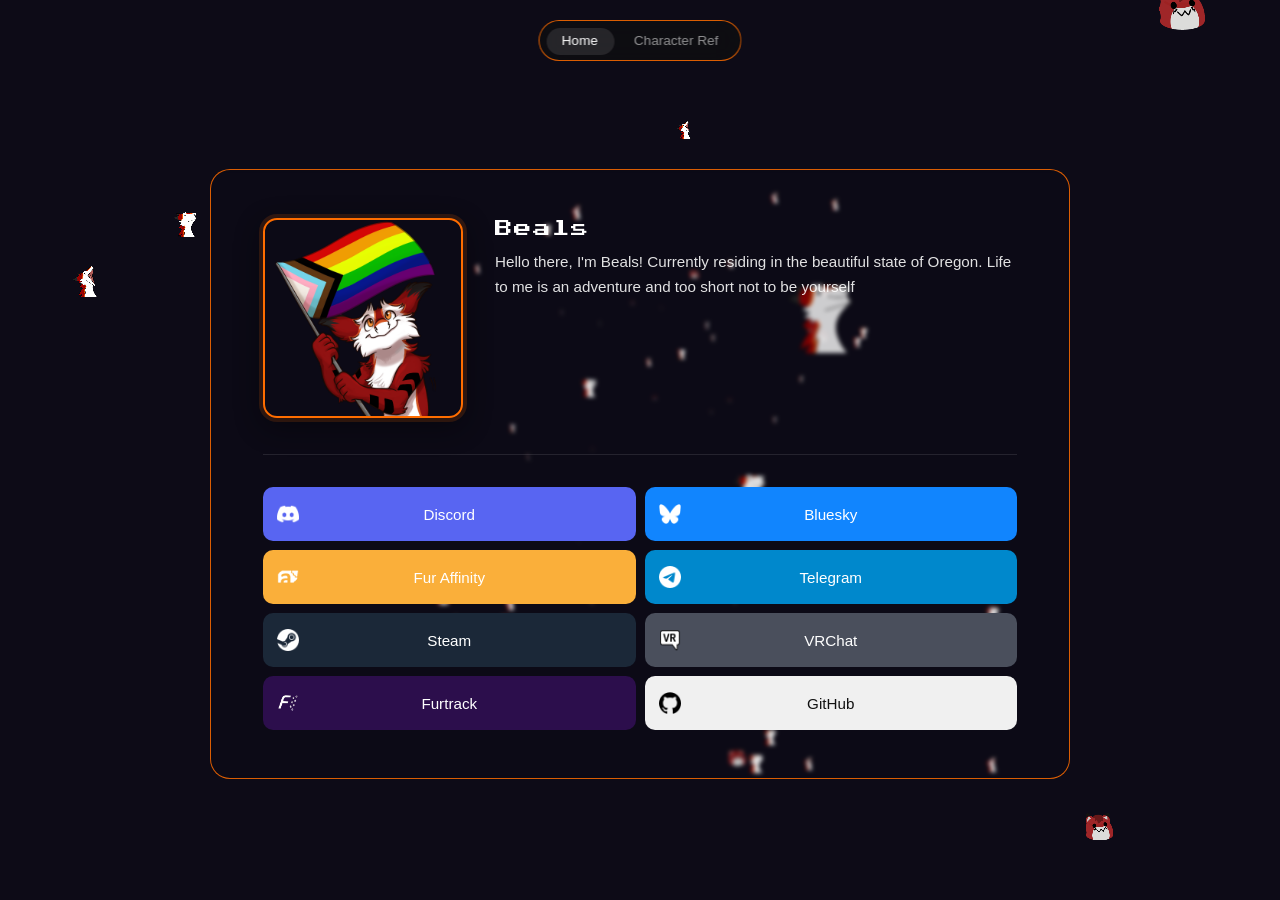
==== index.html @ 05b3df02 "update site" ====
<!DOCTYPE html>
<html lang="en">
  <head>
    <meta charset="utf-8">
    <meta name="viewport" content="width=device-width, initial-scale=1">
    <title>Beals</title>
    <link href="https://fonts.googleapis.com/css2?family=Press+Start+2P&display=swap" rel="stylesheet">
<link rel="stylesheet" href="css/style.css">
<link rel="stylesheet" href="css/ref.css">
  </head>
  <body>
    <nav class="site-nav">
      <a href="/" class="nav-link active">Home</a>
      <a href="/ref/" class="nav-link">Character Ref</a>
    </nav>

    <main>
      <div class="profile-card">
        <div class="profile-header">
          <div class="avatar-link">
            <img src="img/icon.png" alt="Beals" class="avatar">
          </div>
          <div class="profile-text">
            <h1 class="name">Beals</h1>
            <p class="bio">Hello there, I'm Beals! Currently residing in the beautiful state of Oregon. Life to me is an adventure and too short not to be yourself</p>
          </div>
        </div>
        <div class="divider"></div>
        <div class="links">
          <a id="discord-btn" class="link-btn" style="--btn-bg: #5865F2; cursor: pointer;">
            <img src="img/discord.png" alt="" class="icon">
            <span class="label">Discord</span>
            <span class="spacer"></span>
          </a>
          <a rel="me" href="https://bsky.app/profile/beals.gay" class="link-btn" style="--btn-bg: #1185fe;">
            <img src="img/Bluesky_Logo.png" alt="" class="icon">
            <span class="label">Bluesky</span>
            <span class="spacer"></span>
          </a>
          <a href="https://sfw.furaffinity.net/user/beals/" class="link-btn" style="--btn-bg: #FAAF3A;">
            <img src="img/fa.png" alt="" class="icon">
            <span class="label">Fur Affinity</span>
            <span class="spacer"></span>
          </a>
          <a href="https://t.me/Beals" class="link-btn" style="--btn-bg: #0088cc;">
            <img src="img/telegram.png" alt="" class="icon">
            <span class="label">Telegram</span>
            <span class="spacer"></span>
          </a>
          <a href="https://steamcommunity.com/id/bealsabub" class="link-btn" style="--btn-bg: #1b2838;">
            <img src="img/steam.png" alt="" class="icon">
            <span class="label">Steam</span>
            <span class="spacer"></span>
          </a>
          <a href="https://vrchat.com/home/user/usr_a2014a83-892b-4fdf-8396-775e1e39d531" class="link-btn" style="--btn-bg: #4a4f5c;">
            <img src="img/vr_chat.png" alt="" class="icon">
            <span class="label">VRChat</span>
            <span class="spacer"></span>
          </a>
          <a href="https://www.furtrack.com/index/photographer:beals" class="link-btn" style="--btn-bg: #2c0e4c;">
            <img src="img/furtrack.png" alt="" class="icon" style="transform: scale(1.3);">
            <span class="label">Furtrack</span>
            <span class="spacer"></span>
          </a>
          <a href="https://github.com/bealsbe" class="link-btn" style="--btn-bg: #f0f0f0; --btn-color: #111;">
            <img src="img/github.png" alt="" class="icon">
            <span class="label">GitHub</span>
            <span class="spacer"></span>
          </a>
        </div>
      </div>
    </main>

    <canvas></canvas>

    <div class="images">
      <img id="img-merp1" src="img/merp1.png">
      <img id="img-merp2" src="img/merp2.png">
      <img id="img-bealsonwheels" src="img/bealsonwheels.png">
    </div>

    <script type="text/javascript" src="js/index.js"></script>
    <script type="text/javascript" src="js/transitions.js"></script>
    <script>
      const tip = document.createElement('div');
      tip.id = 'avatar-tip';
      tip.textContent = 'Art by Silvixen';
      document.body.appendChild(tip);

      let avatarTipTimeout;
      document.body.addEventListener('click', e => {
        const link = e.target.closest('.avatar-link');
        if (!link) {
          tip.classList.remove('visible');
          return;
        }
        const r = link.getBoundingClientRect();
        tip.style.left = (r.left + r.width / 2) + 'px';
        tip.style.top  = (r.top - 36) + 'px';
        tip.classList.add('visible');
        clearTimeout(avatarTipTimeout);
        avatarTipTimeout = setTimeout(() => tip.classList.remove('visible'), 2500);
      });

      // Toast
      const toast = document.createElement('div');
      toast.className = 'toast';
      toast.textContent = 'Copied to clipboard!';
      document.body.appendChild(toast);
      let toastTimeout;
      function showToast() {
        toast.classList.add('visible');
        clearTimeout(toastTimeout);
        toastTimeout = setTimeout(() => toast.classList.remove('visible'), 2000);
      }

      // Discord modal
      const discordOverlay = document.createElement('div');
      discordOverlay.className = 'discord-overlay';
      discordOverlay.innerHTML = `
        <div class="discord-modal">
          <button class="discord-modal-close" aria-label="Close">&times;</button>
          <p class="discord-modal-label">Discord</p>
          <p class="discord-modal-username">beals</p>
        </div>
      `;
      document.body.appendChild(discordOverlay);

      const discordClose = discordOverlay.querySelector('.discord-modal-close');

      function openDiscordModal() {
        discordOverlay.classList.add('visible');
      }
      function closeDiscordModal() {
        discordOverlay.classList.remove('visible');
      }

      document.body.addEventListener('click', e => {
        if (e.target.closest('#discord-btn')) {
          e.preventDefault();
          navigator.clipboard?.writeText('beals');
          showToast();
          openDiscordModal();
        }
      });

      discordClose.addEventListener('click', closeDiscordModal);
      discordOverlay.addEventListener('click', e => {
        if (e.target === discordOverlay) closeDiscordModal();
      });

    </script>
  </body>
</html>
---- css/style.css ----
/*
Credit to generic.sucks for the website code.
Images belong to their respective owners.
Source: https://github.com/Purpzie/sucks
*/

/* === Variables === */
:root {
  --accent: #FF6D00;
  --card-bg: rgba(10, 10, 18, 0.12);
  --card-border: rgba(255, 109, 0, 0.85);
  --text: #ffffff;
  --text-muted: rgba(255, 255, 255, 0.88);
}

/* === Base === */
*, *::before, *::after {
  box-sizing: border-box;
}

html {
  -webkit-overflow-scrolling: touch;
}

html, body {
  margin: 0;
  padding: 0;
  touch-action: pan-y;
  font-family: -apple-system, BlinkMacSystemFont, 'Segoe UI', Roboto, sans-serif;
}

/* === Canvas background === */
canvas {
  position: fixed;
  top: 0;
  left: 0;
  width: 100vw;
  height: 100vh;
  z-index: -1;
  will-change: transform;
}

.images {
  display: none;
}

/* === Nav === */
.site-nav {
  position: fixed;
  top: 20px;
  left: 50%;
  transform: translateX(-50%);
  display: flex;
  gap: 4px;
  background: rgba(14, 14, 16, 0.82);
  backdrop-filter: blur(16px);
  -webkit-backdrop-filter: blur(16px);
  border: 1px solid var(--card-border);
  border-radius: 100px;
  padding: 6px;
  z-index: 100;
  transition: opacity 250ms ease, transform 250ms ease;
}

.site-nav.nav-hidden {
  opacity: 0;
  pointer-events: none;
  transform: translateX(-50%) translateY(-12px);
}

.nav-link {
  font-family: -apple-system, BlinkMacSystemFont, 'Segoe UI', Roboto, sans-serif;
  font-size: 0.85rem;
  font-weight: 500;
  color: rgba(255, 255, 255, 0.55);
  text-decoration: none;
  padding: 6px 16px;
  border-radius: 100px;
  transition: background 150ms ease, color 150ms ease;
}

.nav-link:hover {
  color: var(--text);
  text-decoration: none;
}

.nav-link.active {
  color: var(--text);
}

/* Sliding pill (JS-driven) */
.nav-pill {
  position: absolute;
  background: rgba(255, 255, 255, 0.1);
  border-radius: 100px;
  pointer-events: none;
  transition: left 260ms cubic-bezier(0.4, 0, 0.2, 1),
              top 260ms cubic-bezier(0.4, 0, 0.2, 1),
              width 260ms cubic-bezier(0.4, 0, 0.2, 1),
              height 260ms cubic-bezier(0.4, 0, 0.2, 1);
}

/* === Layout === */
main {
  min-height: 100vh;
  min-height: 100dvh;
  display: flex;
  align-items: center;
  padding: 80px 16px 32px;
}

.ref-page main {
  padding-top: 110px;
}
/* === Page transitions === */
@keyframes card-enter {
  from { opacity: 0; transform: translateY(12px) scale(0.98); }
  to   { opacity: 1; transform: translateY(0)    scale(1);    }
}

@keyframes card-exit {
  from { opacity: 1; transform: translateY(0)     scale(1);    }
  to   { opacity: 0; transform: translateY(-12px) scale(0.98); }
}

.profile-card {
  animation: card-enter 350ms cubic-bezier(0.4, 0, 0.2, 1) both;
}

.page-exit .profile-card {
  animation: card-exit 280ms cubic-bezier(0.4, 0, 0.2, 1) both;
}

/* === Profile card === */
.profile-card {
  width: 100%;
  max-width: 860px;
  margin: auto;
  background: var(--card-bg);
  backdrop-filter: blur(2px);
  -webkit-backdrop-filter: blur(2px);
  border: 1px solid var(--card-border);
  border-radius: 20px;
  padding: 36px 28px 32px;
  display: flex;
  flex-direction: column;
  will-change: transform;
}

/* === Profile header === */
.profile-header {
  display: flex;
  flex-direction: column;
  align-items: center;
  gap: 20px;
}

.profile-text {
  text-align: center;
}

/* === Avatar === */
.avatar-link {
  position: relative;
  display: block;
  flex-shrink: 0;
  cursor: pointer;
}

#avatar-tip {
  position: fixed;
  transform: translateX(-50%);
  background: rgba(10, 10, 18, 0.95);
  border: 1px solid var(--accent);
  color: var(--text);
  font-size: 0.75rem;
  white-space: nowrap;
  padding: 5px 10px;
  border-radius: 6px;
  pointer-events: none;
  opacity: 0;
  transition: opacity 150ms ease;
  z-index: 9999;
}

#avatar-tip.visible {
  opacity: 1;
}

.avatar {
  width: 130px;
  height: 130px;
  border-radius: 14px;
  object-fit: cover;
  border: 2px solid var(--accent);
  box-shadow: 0 0 0 4px rgba(255, 109, 0, 0.15), 0 8px 28px rgba(0, 0, 0, 0.4);
  flex-shrink: 0;
}

/* === Name === */
.name {
  font-family: 'Press Start 2P', monospace;
  font-size: 1.1rem;
  font-weight: 400;
  color: var(--text);
  margin: 0 0 10px;
  letter-spacing: 0.05em;
  line-height: 1.2;
}

/* === Pronouns === */
.pronouns {
  font-size: 0.85rem;
  font-weight: 500;
  color: var(--accent);
  margin: 0 0 14px;
  letter-spacing: 0.04em;
}

/* === Bio === */
.bio {
  font-size: 0.95rem;
  font-weight: 400;
  color: var(--text-muted);
  line-height: 1.65;
  margin: 0;
}

/* === Divider === */
.divider {
  width: 100%;
  height: 1px;
  background: rgba(255, 255, 255, 0.1);
  margin: 24px 0;
  flex-shrink: 0;
}

/* === Link buttons === */
.links {
  display: grid;
  grid-template-columns: 1fr;
  gap: 9px;
}

.link-btn {
  display: flex;
  align-items: center;
  width: 100%;
  padding: 16px 14px;
  border-radius: 10px;
  text-decoration: none;
  font-family: -apple-system, BlinkMacSystemFont, 'Segoe UI', Roboto, sans-serif;
  font-size: 0.95rem;
  font-weight: 500;
  color: var(--btn-color, #fff);
  background-color: var(--btn-bg, #444);
  transition: transform 150ms ease, box-shadow 150ms ease, filter 150ms ease;
}

.link-btn:hover {
  transform: translateY(-2px);
  filter: brightness(1.12);
  box-shadow: 0 6px 20px rgba(0, 0, 0, 0.4);
  color: var(--btn-color, #fff);
  text-decoration: none;
}

.link-btn:active {
  transform: translateY(0);
  filter: brightness(0.95);
}

.link-btn .icon {
  width: 22px;
  height: 22px;
  object-fit: contain;
  flex-shrink: 0;
}

.link-btn .label {
  flex: 1;
  text-align: center;
}

.link-btn .spacer {
  width: 22px;
  flex-shrink: 0;
}

/* === Discord modal === */
.discord-overlay {
  position: fixed;
  inset: 0;
  background: rgba(0, 0, 0, 0.55);
  backdrop-filter: blur(6px);
  -webkit-backdrop-filter: blur(6px);
  z-index: 200;
  display: flex;
  align-items: center;
  justify-content: center;
  opacity: 0;
  pointer-events: none;
  transition: opacity 200ms ease;
}

.discord-overlay.visible {
  opacity: 1;
  pointer-events: all;
}

.discord-modal {
  background: rgba(10, 10, 18, 0.92);
  border: 1px solid rgba(88, 101, 242, 0.85);
  border-radius: 16px;
  padding: 28px 32px 24px;
  min-width: 260px;
  text-align: center;
  position: relative;
  transform: scale(0.93);
  transition: transform 200ms cubic-bezier(0.4, 0, 0.2, 1);
  box-shadow: 0 16px 48px rgba(0, 0, 0, 0.6);
}

.discord-overlay.visible .discord-modal {
  transform: scale(1);
}

.discord-modal-close {
  position: absolute;
  top: 10px;
  right: 14px;
  background: none;
  border: none;
  color: rgba(255, 255, 255, 0.4);
  font-size: 1.1rem;
  cursor: pointer;
  line-height: 1;
  padding: 2px 4px;
  transition: color 150ms ease;
}

.discord-modal-close:hover {
  color: var(--text);
}

.discord-modal-label {
  font-size: 0.7rem;
  font-weight: 600;
  color: #5865F2;
  letter-spacing: 0.1em;
  text-transform: uppercase;
  margin: 0 0 10px;
}

.discord-modal-username {
  font-size: 1.2rem;
  font-weight: 600;
  color: var(--text);
  margin: 0;
}

/* === Toast === */
.toast {
  position: fixed;
  bottom: 28px;
  left: 50%;
  transform: translateX(-50%) translateY(12px);
  background: rgba(10, 10, 18, 0.92);
  border: 1px solid #3ba55c;
  color: #3ba55c;
  font-size: 0.8rem;
  font-weight: 600;
  padding: 8px 18px;
  border-radius: 100px;
  white-space: nowrap;
  pointer-events: none;
  opacity: 0;
  transition: opacity 200ms ease, transform 200ms ease;
  z-index: 9999;
}

.toast.visible {
  opacity: 1;
  transform: translateX(-50%) translateY(0);
}


/* === Mobile === */
@media (max-width: 699px) {
  .profile-card {
    padding: 24px 18px 20px;
  }

.name {
    font-size: 0.85rem;
  }

  .pronouns {
    margin: 0 0 10px;
  }

  .bio {
    font-size: 0.88rem;
  }

  .divider {
    margin: 16px 0;
  }

  .link-btn {
    padding: 11px 14px;
    font-size: 0.88rem;
  }

  .links {
    grid-template-columns: 1fr 1fr;
  }
}

/* === Desktop === */
@media (min-width: 700px) {
  .profile-card {
    padding: 48px 52px;
  }

  .profile-header {
    flex-direction: row;
    align-items: flex-start;
    gap: 32px;
  }

  .avatar {
    width: 200px;
    height: 200px;
  }

  .profile-text {
    text-align: left;
  }

  .divider {
    margin: 32px 0;
  }

  .links {
    grid-template-columns: 1fr 1fr;
  }
}
---- css/ref.css ----
.ref-card {
  max-width: 960px;
}

.ref-header {
  margin-bottom: 4px;
}

/* === Two-column body === */
.ref-body {
  display: flex;
  flex-direction: column;
  gap: 32px;
}

@media (min-width: 700px) {
  .ref-body {
    flex-direction: row;
    align-items: flex-start;
    gap: 48px;
  }

  .ref-description {
    flex: 0 0 280px;
  }

  .ref-gallery {
    flex: 1;
  }
}

/* === Section titles (8-bit) === */
.ref-section-title {
  font-family: 'Press Start 2P', monospace;
  font-size: 0.6rem;
  font-weight: 400;
  color: var(--accent);
  margin: 0 0 14px;
  line-height: 1.4;
  letter-spacing: 0.05em;
}

/* === Info rows === */
.ref-info {
  list-style: none;
  padding: 0;
  margin: 0 0 28px;
  display: table;
  width: 100%;
  border-collapse: collapse;
}

.ref-info li {
  display: table-row;
  font-size: 0.88rem;
}

.detail-label,
.detail-value {
  display: table-cell;
  padding: 9px 0;
  border-bottom: 1px solid rgba(255, 255, 255, 0.07);
}

.ref-info li:first-child .detail-label,
.ref-info li:first-child .detail-value {
  border-top: 1px solid rgba(255, 255, 255, 0.07);
}

.detail-label {
  color: var(--text-muted);
  font-weight: 700;
  width: 45%;
}

.detail-value {
  color: #ffffff;
  font-weight: 400;
  padding-left: 16px;
}

/* === Bullet lists === */
.ref-bullets {
  list-style: none;
  padding: 0;
  margin: 0 0 28px;
  display: flex;
  flex-direction: column;
  gap: 10px;
}

.ref-bullets li {
  font-size: 0.88rem;
  color: var(--text-muted);
  line-height: 1.6;
  padding-left: 12px;
  position: relative;
}

.ref-bullets li::before {
  content: '▸';
  position: absolute;
  left: 0;
  color: var(--accent);
  font-size: 0.6rem;
  top: 4px;
}

/* === About paragraph === */
.ref-about {
  font-size: 0.9rem;
  color: var(--text-muted);
  line-height: 1.75;
  margin: 0 0 28px;
}

/* === Gallery === */
.ref-gallery {
  display: flex;
  flex-direction: column;
  gap: 12px;
}

.gallery-row {
  display: grid;
  grid-template-columns: 1fr 1fr;
  gap: 12px;
}

.gallery-item {
  display: block;
  border-radius: 10px;
  overflow: hidden;
  border: 1px solid var(--card-border);
  transition: transform 150ms ease, box-shadow 150ms ease;
}

.gallery-item:hover {
  transform: translateY(-2px);
  box-shadow: 0 8px 24px rgba(0, 0, 0, 0.5);
}

/* Full-width reference sheet — no cropping */
.gallery-item--full img {
  width: 100%;
  height: auto;
  display: block;
}

/* Smaller thumbnails below */
.gallery-row .gallery-item img {
  width: 100%;
  height: 200px;
  object-fit: cover;
  display: block;
}
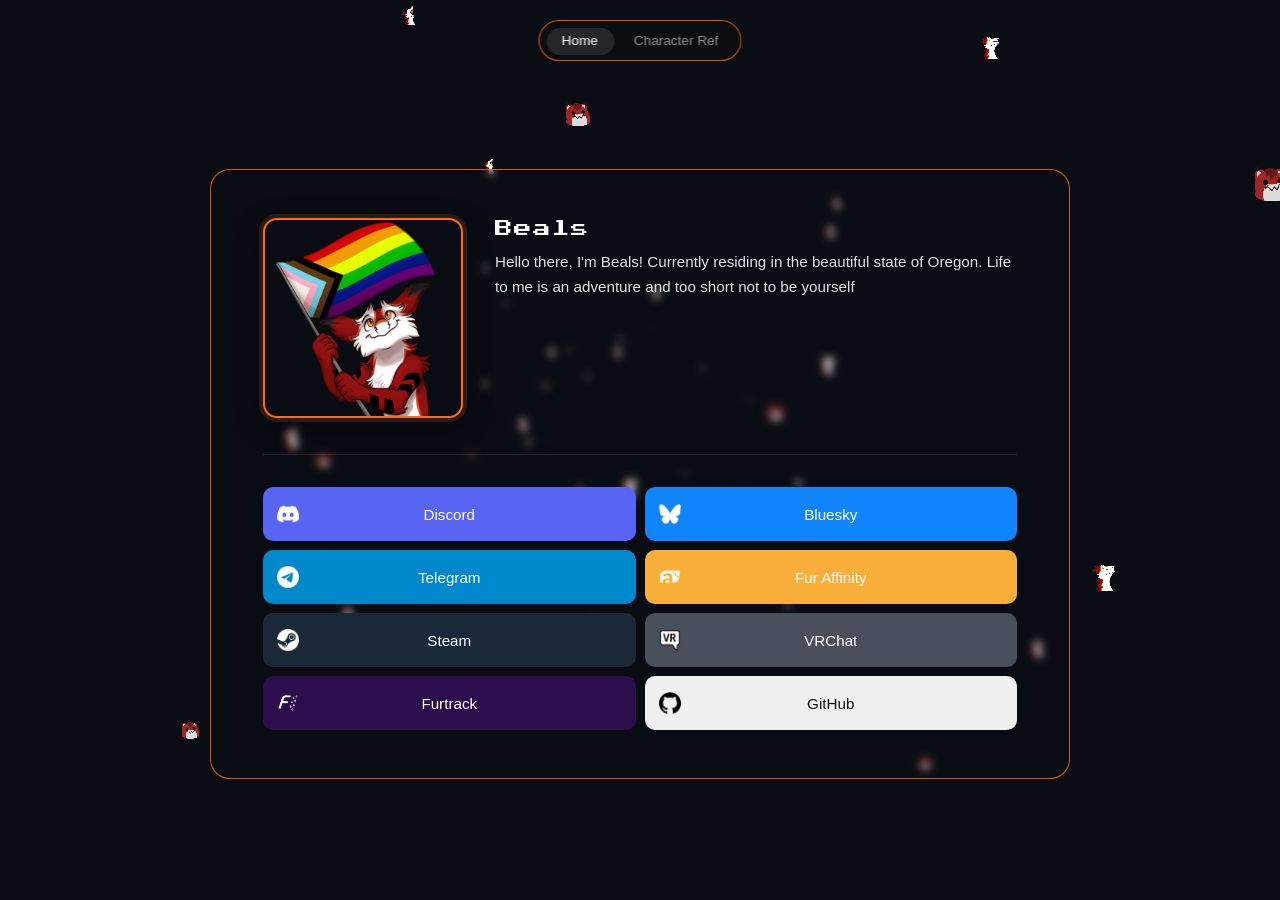
==== commit 5f094083: "update site" ====
--- a/index.html
+++ b/index.html
@@ -37,14 +37,14 @@
             <span class="label">Bluesky</span>
             <span class="spacer"></span>
           </a>
+          <a href="https://t.me/Beals" class="link-btn" style="--btn-bg: #0088cc;">
+            <img src="img/telegram.png" alt="" class="icon">
+            <span class="label">Telegram</span>
+            <span class="spacer"></span>
+          </a>
           <a href="https://sfw.furaffinity.net/user/beals/" class="link-btn" style="--btn-bg: #FAAF3A;">
             <img src="img/fa.png" alt="" class="icon">
             <span class="label">Fur Affinity</span>
-            <span class="spacer"></span>
-          </a>
-          <a href="https://t.me/Beals" class="link-btn" style="--btn-bg: #0088cc;">
-            <img src="img/telegram.png" alt="" class="icon">
-            <span class="label">Telegram</span>
             <span class="spacer"></span>
           </a>
           <a href="https://steamcommunity.com/id/bealsabub" class="link-btn" style="--btn-bg: #1b2838;">
--- a/css/style.css
+++ b/css/style.css
@@ -137,8 +137,8 @@
   max-width: 860px;
   margin: auto;
   background: var(--card-bg);
-  backdrop-filter: blur(2px);
-  -webkit-backdrop-filter: blur(2px);
+  backdrop-filter: blur(4px);
+  -webkit-backdrop-filter: blur(4px);
   border: 1px solid var(--card-border);
   border-radius: 20px;
   padding: 36px 28px 32px;
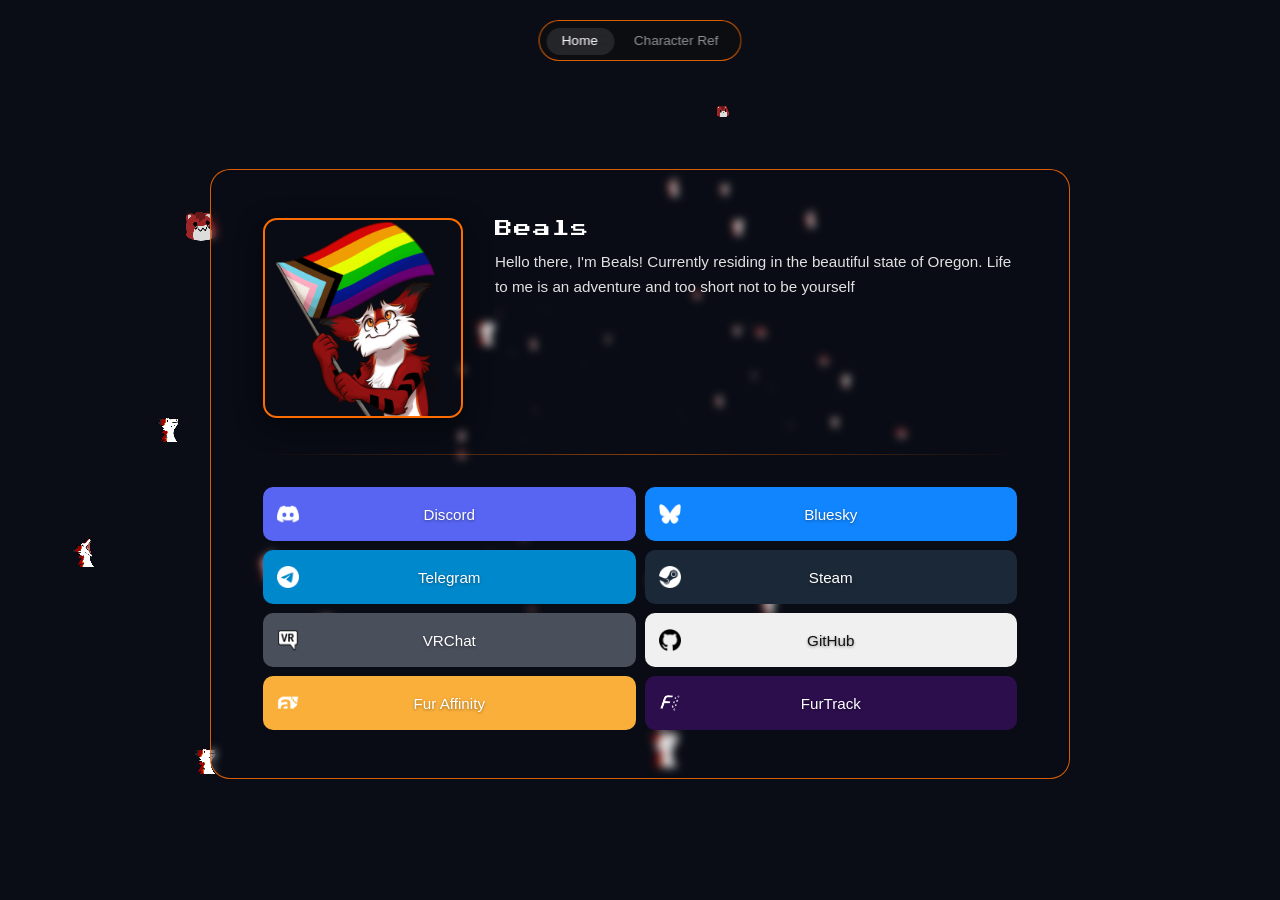
==== commit 785829c6: "update site" ====
--- a/index.html
+++ b/index.html
@@ -42,11 +42,6 @@
             <span class="label">Telegram</span>
             <span class="spacer"></span>
           </a>
-          <a href="https://sfw.furaffinity.net/user/beals/" class="link-btn" style="--btn-bg: #FAAF3A;">
-            <img src="img/fa.png" alt="" class="icon">
-            <span class="label">Fur Affinity</span>
-            <span class="spacer"></span>
-          </a>
           <a href="https://steamcommunity.com/id/bealsabub" class="link-btn" style="--btn-bg: #1b2838;">
             <img src="img/steam.png" alt="" class="icon">
             <span class="label">Steam</span>
@@ -57,14 +52,19 @@
             <span class="label">VRChat</span>
             <span class="spacer"></span>
           </a>
-          <a href="https://www.furtrack.com/index/photographer:beals" class="link-btn" style="--btn-bg: #2c0e4c;">
-            <img src="img/furtrack.png" alt="" class="icon" style="transform: scale(1.3);">
-            <span class="label">Furtrack</span>
-            <span class="spacer"></span>
-          </a>
           <a href="https://github.com/bealsbe" class="link-btn" style="--btn-bg: #f0f0f0; --btn-color: #111;">
             <img src="img/github.png" alt="" class="icon">
             <span class="label">GitHub</span>
+            <span class="spacer"></span>
+          </a>
+          <a href="https://sfw.furaffinity.net/user/beals/" class="link-btn" style="--btn-bg: #FAAF3A;">
+            <img src="img/fa.png" alt="" class="icon">
+            <span class="label">Fur Affinity</span>
+            <span class="spacer"></span>
+          </a>
+          <a href="https://www.furtrack.com/index/photographer:beals" class="link-btn" style="--btn-bg: #2c0e4c;">
+            <img src="img/furtrack.png" alt="" class="icon" style="transform: scale(1.3);">
+            <span class="label">FurTrack</span>
             <span class="spacer"></span>
           </a>
         </div>
--- a/css/style.css
+++ b/css/style.css
@@ -193,7 +193,7 @@
   border-radius: 14px;
   object-fit: cover;
   border: 2px solid var(--accent);
-  box-shadow: 0 0 0 4px rgba(255, 109, 0, 0.15), 0 8px 28px rgba(0, 0, 0, 0.4);
+  box-shadow: 0 8px 28px rgba(0, 0, 0, 0.4);
   flex-shrink: 0;
 }
 
@@ -230,7 +230,7 @@
 .divider {
   width: 100%;
   height: 1px;
-  background: rgba(255, 255, 255, 0.1);
+  background: linear-gradient(to right, transparent, rgba(255, 109, 0, 0.5), transparent);
   margin: 24px 0;
   flex-shrink: 0;
 }
@@ -280,6 +280,7 @@
 .link-btn .label {
   flex: 1;
   text-align: center;
+  text-shadow: 0 1px 3px rgba(0, 0, 0, 0.4);
 }
 
 .link-btn .spacer {
--- a/css/ref.css
+++ b/css/ref.css
@@ -32,12 +32,17 @@
 /* === Section titles (8-bit) === */
 .ref-section-title {
   font-family: 'Press Start 2P', monospace;
-  font-size: 0.6rem;
+  font-size: 0.72rem;
   font-weight: 400;
   color: var(--accent);
-  margin: 0 0 14px;
+  margin: 36px 0 14px;
   line-height: 1.4;
   letter-spacing: 0.05em;
+  text-shadow: 0 1px 6px rgba(255, 109, 0, 0.45);
+}
+
+.ref-section-title:first-child {
+  margin-top: 0;
 }
 
 /* === Info rows === */
@@ -91,7 +96,7 @@
 
 .ref-bullets li {
   font-size: 0.88rem;
-  color: var(--text-muted);
+  color: #ffffff;
   line-height: 1.6;
   padding-left: 12px;
   position: relative;
@@ -106,6 +111,46 @@
   top: 4px;
 }
 
+/* === Color swatches === */
+.ref-colors {
+  display: flex;
+  gap: 12px;
+  margin: 0 0 28px;
+}
+
+.color-swatch {
+  display: flex;
+}
+
+.swatch {
+  width: 96px;
+  height: 36px;
+  border-radius: 8px;
+  border: 1px solid rgba(255, 255, 255, 0.15);
+  display: flex;
+  align-items: center;
+  justify-content: center;
+  cursor: pointer;
+  padding: 0;
+  transition: transform 100ms ease, opacity 100ms ease;
+}
+
+.swatch:hover {
+  transform: translateY(-1px);
+}
+
+.swatch:active {
+  transform: translateY(0);
+}
+
+.swatch-hex {
+  font-size: 0.75rem;
+  font-family: monospace;
+  font-weight: 700;
+  letter-spacing: 0.04em;
+  text-shadow: 0 1px 3px rgba(0, 0, 0, 0.25);
+}
+
 /* === About paragraph === */
 .ref-about {
   font-size: 0.9rem;
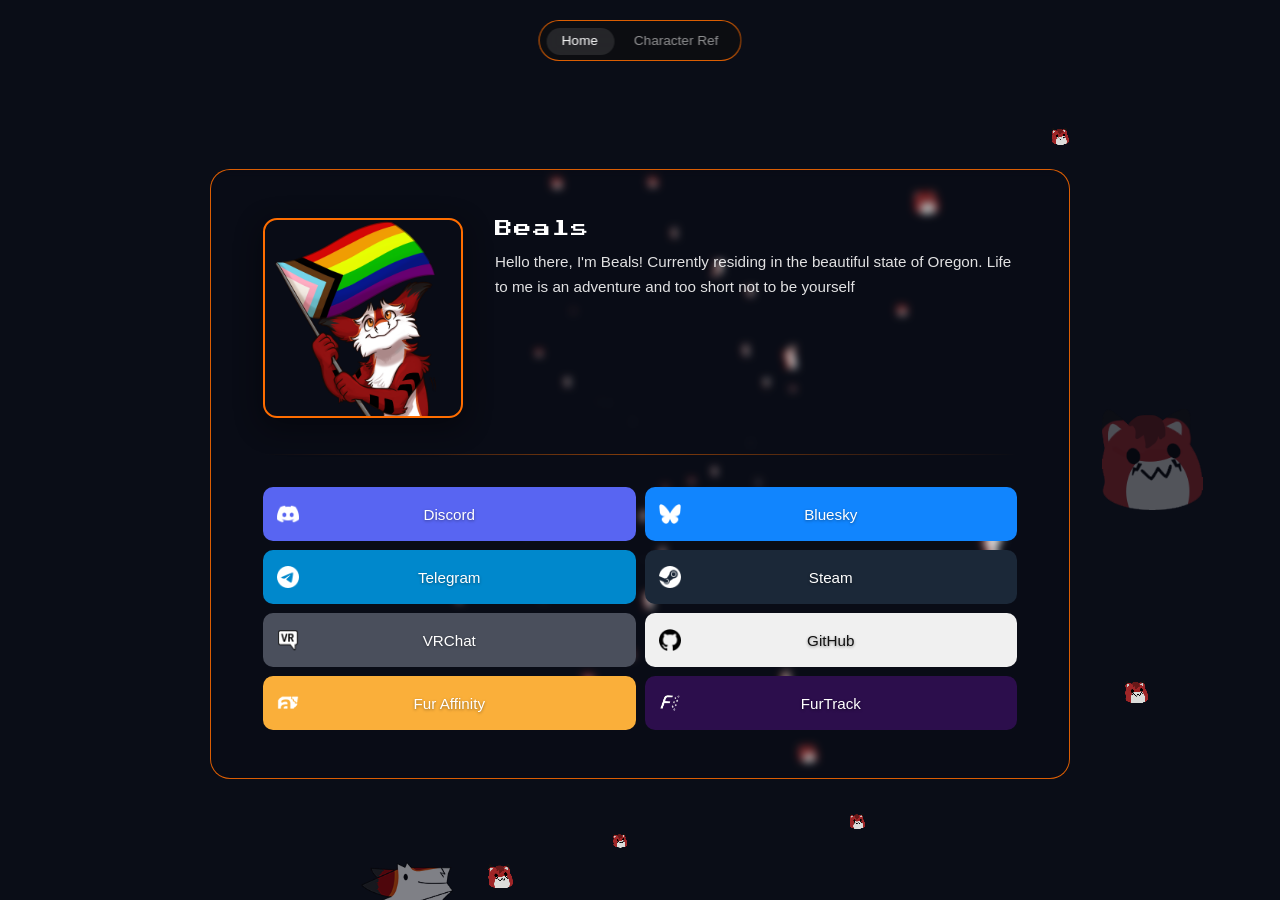
==== commit 6a81e26a: "update site" ====
--- a/index.html
+++ b/index.html
@@ -79,76 +79,7 @@
       <img id="img-bealsonwheels" src="img/bealsonwheels.png">
     </div>
 
-    <script type="text/javascript" src="js/index.js"></script>
-    <script type="text/javascript" src="js/transitions.js"></script>
-    <script>
-      const tip = document.createElement('div');
-      tip.id = 'avatar-tip';
-      tip.textContent = 'Art by Silvixen';
-      document.body.appendChild(tip);
-
-      let avatarTipTimeout;
-      document.body.addEventListener('click', e => {
-        const link = e.target.closest('.avatar-link');
-        if (!link) {
-          tip.classList.remove('visible');
-          return;
-        }
-        const r = link.getBoundingClientRect();
-        tip.style.left = (r.left + r.width / 2) + 'px';
-        tip.style.top  = (r.top - 36) + 'px';
-        tip.classList.add('visible');
-        clearTimeout(avatarTipTimeout);
-        avatarTipTimeout = setTimeout(() => tip.classList.remove('visible'), 2500);
-      });
-
-      // Toast
-      const toast = document.createElement('div');
-      toast.className = 'toast';
-      toast.textContent = 'Copied to clipboard!';
-      document.body.appendChild(toast);
-      let toastTimeout;
-      function showToast() {
-        toast.classList.add('visible');
-        clearTimeout(toastTimeout);
-        toastTimeout = setTimeout(() => toast.classList.remove('visible'), 2000);
-      }
-
-      // Discord modal
-      const discordOverlay = document.createElement('div');
-      discordOverlay.className = 'discord-overlay';
-      discordOverlay.innerHTML = `
-        <div class="discord-modal">
-          <button class="discord-modal-close" aria-label="Close">&times;</button>
-          <p class="discord-modal-label">Discord</p>
-          <p class="discord-modal-username">beals</p>
-        </div>
-      `;
-      document.body.appendChild(discordOverlay);
-
-      const discordClose = discordOverlay.querySelector('.discord-modal-close');
-
-      function openDiscordModal() {
-        discordOverlay.classList.add('visible');
-      }
-      function closeDiscordModal() {
-        discordOverlay.classList.remove('visible');
-      }
-
-      document.body.addEventListener('click', e => {
-        if (e.target.closest('#discord-btn')) {
-          e.preventDefault();
-          navigator.clipboard?.writeText('beals');
-          showToast();
-          openDiscordModal();
-        }
-      });
-
-      discordClose.addEventListener('click', closeDiscordModal);
-      discordOverlay.addEventListener('click', e => {
-        if (e.target === discordOverlay) closeDiscordModal();
-      });
-
-    </script>
+    <script src="js/index.js"></script>
+    <script src="js/transitions.js"></script>
   </body>
 </html>
--- a/css/ref.css
+++ b/css/ref.css
@@ -4,6 +4,35 @@
 
 .ref-header {
   margin-bottom: 4px;
+}
+
+/* === Error badge === */
+.error-badge {
+  display: inline-flex;
+  align-items: center;
+  gap: 6px;
+  background: rgba(180, 20, 20, 0.2);
+  border: 1px solid rgba(220, 40, 40, 0.5);
+  color: #ff6b6b;
+  font-family: monospace;
+  font-size: 0.78rem;
+  padding: 2px 8px;
+  border-radius: 4px;
+  letter-spacing: 0.03em;
+}
+
+.error-dot {
+  width: 6px;
+  height: 6px;
+  border-radius: 50%;
+  background: #ff4444;
+  flex-shrink: 0;
+  animation: error-pulse 1.8s ease-in-out infinite;
+}
+
+@keyframes error-pulse {
+  0%, 100% { opacity: 1; }
+  50%       { opacity: 0.2; }
 }
 
 /* === Two-column body === */
@@ -118,10 +147,6 @@
   margin: 0 0 28px;
 }
 
-.color-swatch {
-  display: flex;
-}
-
 .swatch {
   width: 96px;
   height: 36px;
@@ -151,13 +176,6 @@
   text-shadow: 0 1px 3px rgba(0, 0, 0, 0.25);
 }
 
-/* === About paragraph === */
-.ref-about {
-  font-size: 0.9rem;
-  color: var(--text-muted);
-  line-height: 1.75;
-  margin: 0 0 28px;
-}
 
 /* === Gallery === */
 .ref-gallery {
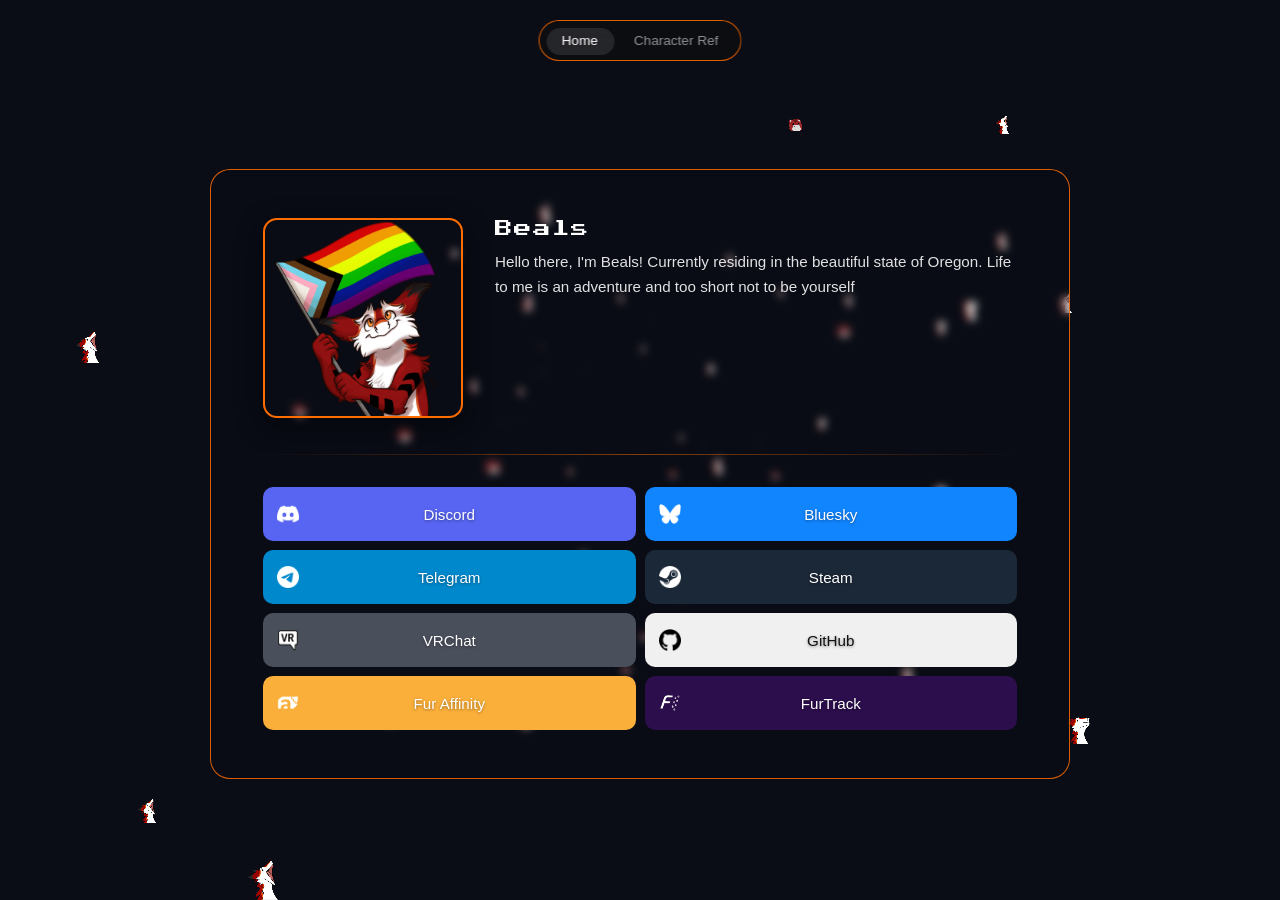
==== commit a07d8966: "update site" ====
--- a/index.html
+++ b/index.html
@@ -5,8 +5,8 @@
     <meta name="viewport" content="width=device-width, initial-scale=1">
     <title>Beals</title>
     <link href="https://fonts.googleapis.com/css2?family=Press+Start+2P&display=swap" rel="stylesheet">
-<link rel="stylesheet" href="css/style.css">
-<link rel="stylesheet" href="css/ref.css">
+    <link rel="stylesheet" href="css/style.css">
+    <link rel="stylesheet" href="css/ref.css">
   </head>
   <body>
     <nav class="site-nav">
--- a/css/ref.css
+++ b/css/ref.css
@@ -5,6 +5,128 @@
 .ref-header {
   margin-bottom: 4px;
 }
+
+/* === Gender boot modal === */
+.gender-modal-overlay {
+  position: fixed;
+  inset: 0;
+  background: rgba(0, 0, 0, 0.75);
+  display: flex;
+  align-items: center;
+  justify-content: center;
+  z-index: 1000;
+  opacity: 0;
+  pointer-events: none;
+  transition: opacity 300ms ease;
+}
+
+.gender-modal-overlay.visible {
+  opacity: 1;
+  pointer-events: all;
+}
+
+.gender-modal-overlay.visible .gender-modal {
+  transform: scale(1);
+  opacity: 1;
+}
+
+.gender-modal {
+  background: #070c07;
+  border: 1px solid rgba(60, 180, 60, 0.3);
+  border-radius: 12px;
+  padding: 24px;
+  width: 680px;
+  max-width: calc(100% - 48px);
+  height: 480px;
+  display: flex;
+  flex-direction: column;
+  gap: 20px;
+  box-shadow: 0 24px 64px rgba(0, 0, 0, 0.8), 0 0 0 1px rgba(60, 180, 60, 0.1);
+  transform: scale(0.92);
+  opacity: 0;
+  transition: transform 550ms cubic-bezier(0.34, 1.2, 0.64, 1), opacity 450ms ease;
+}
+
+.gender-modal-output {
+  font-family: monospace;
+  font-size: 0.72rem;
+  line-height: 1.65;
+  margin: 0;
+  flex: 1;
+  overflow-y: auto;
+  white-space: pre;
+  scrollbar-width: thin;
+  scrollbar-color: rgba(60, 180, 60, 0.3) transparent;
+}
+
+.gender-modal-footer {
+  display: flex;
+  align-items: center;
+  justify-content: space-between;
+}
+
+.gender-modal-error-text {
+  font-family: 'Press Start 2P', monospace;
+  font-size: 0.65rem;
+  color: #ff4444;
+  background: rgba(180, 20, 20, 0.18);
+  border: 1px solid rgba(255, 60, 60, 0.45);
+  border-radius: 5px;
+  padding: 5px 12px;
+  letter-spacing: 0.06em;
+  text-shadow: 0 0 10px rgba(255, 50, 50, 0.7), 0 0 24px rgba(255, 50, 50, 0.3);
+  box-shadow: 0 0 12px rgba(255, 40, 40, 0.15);
+  opacity: 0;
+  pointer-events: none;
+}
+
+.gender-modal-error-text.active {
+  animation: error-fade 1.8s ease-in-out infinite;
+}
+
+@keyframes error-fade {
+  0%   { opacity: 0; }
+  20%  { opacity: 1; }
+  80%  { opacity: 1; }
+  100% { opacity: 0; }
+}
+
+.gender-modal-ok {
+  font-family: monospace;
+  font-size: 0.8rem;
+  font-weight: 700;
+  color: #55cc55;
+  background: transparent;
+  border: 1px solid rgba(60, 180, 60, 0.4);
+  border-radius: 6px;
+  padding: 6px 20px;
+  cursor: pointer;
+  letter-spacing: 0.08em;
+  transition: background 120ms ease, color 120ms ease;
+}
+
+.gender-modal-ok:hover {
+  background: rgba(60, 180, 60, 0.15);
+  color: #88ee88;
+}
+
+/* Boot line colors */
+.boot-boot     { color: #888888; }
+.boot-kernel   { color: #56d4e8; }
+.boot-module   { color: #8888dd; }
+.boot-info     { color: #bbbbbb; }
+.boot-warn     { color: #e8c84a; }
+.boot-trace    { color: #666666; }
+.boot-debug    { color: #888888; }
+.boot-error    { color: #e05555; }
+.boot-bug      { color: #ff3333; font-weight: bold; }
+.boot-critical { color: #ff2222; font-weight: bold; }
+.boot-panic    { color: #ff4444; font-weight: bold; }
+.boot-hint     { color: #56b8c8; }
+.boot-status   { color: #aaaaaa; }
+.boot-ok       { color: #55cc55; }
+.boot-cmd      { color: #66ee66; }
+.boot-indent   { color: #666666; }
 
 /* === Error badge === */
 .error-badge {
@@ -19,6 +141,12 @@
   padding: 2px 8px;
   border-radius: 4px;
   letter-spacing: 0.03em;
+  cursor: pointer;
+  transition: background 120ms ease;
+}
+
+.error-badge:hover {
+  background: rgba(180, 20, 20, 0.35);
 }
 
 .error-dot {
@@ -27,7 +155,7 @@
   border-radius: 50%;
   background: #ff4444;
   flex-shrink: 0;
-  animation: error-pulse 1.8s ease-in-out infinite;
+  animation: error-pulse 1.1s ease-in-out infinite;
 }
 
 @keyframes error-pulse {
@@ -176,7 +304,6 @@
   text-shadow: 0 1px 3px rgba(0, 0, 0, 0.25);
 }
 
-
 /* === Gallery === */
 .ref-gallery {
   display: flex;
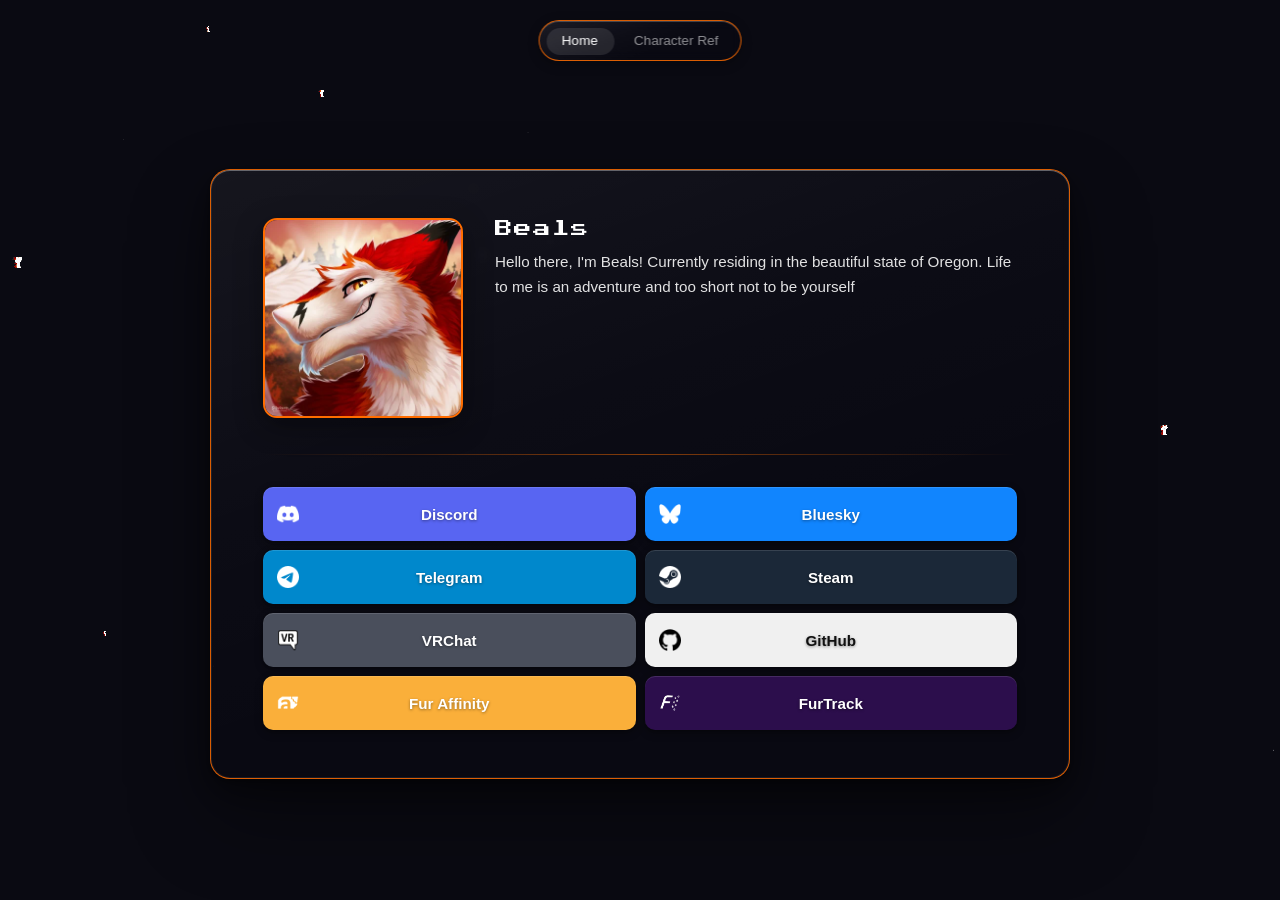
==== commit 78ba61b2: "update site" ====
--- a/index.html
+++ b/index.html
@@ -4,6 +4,8 @@
     <meta charset="utf-8">
     <meta name="viewport" content="width=device-width, initial-scale=1">
     <title>Beals</title>
+    <link rel="preconnect" href="https://fonts.googleapis.com">
+    <link rel="preconnect" href="https://fonts.gstatic.com" crossorigin>
     <link href="https://fonts.googleapis.com/css2?family=Press+Start+2P&display=swap" rel="stylesheet">
     <link rel="stylesheet" href="css/style.css">
     <link rel="stylesheet" href="css/ref.css">
@@ -18,7 +20,10 @@
       <div class="profile-card">
         <div class="profile-header">
           <div class="avatar-link">
-            <img src="img/icon.png" alt="Beals" class="avatar">
+            <picture>
+              <source srcset="img/icon.webp" type="image/webp">
+              <img src="img/icon.png" alt="Beals" class="avatar">
+            </picture>
           </div>
           <div class="profile-text">
             <h1 class="name">Beals</h1>
@@ -74,12 +79,12 @@
     <canvas></canvas>
 
     <div class="images">
-      <img id="img-merp1" src="img/merp1.png">
-      <img id="img-merp2" src="img/merp2.png">
-      <img id="img-bealsonwheels" src="img/bealsonwheels.png">
+      <picture><source srcset="img/merp1.webp" type="image/webp"><img id="img-merp1" src="img/merp1.png"></picture>
+      <picture><source srcset="img/merp2.webp" type="image/webp"><img id="img-merp2" src="img/merp2.png"></picture>
+      <picture><source srcset="img/bealsonwheels.webp" type="image/webp"><img id="img-bealsonwheels" src="img/bealsonwheels.png"></picture>
     </div>
 
-    <script src="js/index.js"></script>
-    <script src="js/transitions.js"></script>
+    <script src="js/index.js" defer></script>
+    <script src="js/transitions.js" defer></script>
   </body>
 </html>
--- a/css/style.css
+++ b/css/style.css
@@ -37,7 +37,6 @@
   width: 100vw;
   height: 100vh;
   z-index: -1;
-  will-change: transform;
 }
 
 .images {
@@ -52,13 +51,22 @@
   transform: translateX(-50%);
   display: flex;
   gap: 4px;
-  background: rgba(14, 14, 16, 0.82);
-  backdrop-filter: blur(16px);
-  -webkit-backdrop-filter: blur(16px);
+  background:
+    linear-gradient(160deg,
+      rgba(255, 255, 255, 0.08) 0%,
+      rgba(255, 255, 255, 0.02) 40%,
+      transparent 65%
+    ),
+    rgba(10, 10, 18, 0.18);
+  backdrop-filter: blur(6px) saturate(120%);
+  -webkit-backdrop-filter: blur(6px) saturate(120%);
   border: 1px solid var(--card-border);
   border-radius: 100px;
   padding: 6px;
   z-index: 100;
+  box-shadow:
+    0 1px 0 rgba(255, 255, 255, 0.22) inset,
+    0 3px 12px rgba(0, 0, 0, 0.3);
   transition: opacity 250ms ease, transform 250ms ease;
 }
 
@@ -136,15 +144,27 @@
   width: 100%;
   max-width: 860px;
   margin: auto;
-  background: var(--card-bg);
-  backdrop-filter: blur(4px);
-  -webkit-backdrop-filter: blur(4px);
+  background:
+    linear-gradient(160deg,
+      rgba(255, 255, 255, 0.05) 0%,
+      rgba(255, 255, 255, 0.01) 40%,
+      transparent 65%
+    ),
+    var(--card-bg);
+  backdrop-filter: blur(4px) saturate(120%);
+  -webkit-backdrop-filter: blur(4px) saturate(120%);
   border: 1px solid var(--card-border);
   border-radius: 20px;
   padding: 36px 28px 32px;
   display: flex;
   flex-direction: column;
   will-change: transform;
+  box-shadow:
+    0 1px 0 rgba(255, 255, 255, 0.30) inset,
+    inset 0 0 0 1px rgba(255, 255, 255, 0.07),
+    0 2px 6px rgba(0, 0, 0, 0.35),
+    0 12px 32px rgba(0, 0, 0, 0.4),
+    0 40px 80px rgba(0, 0, 0, 0.35);
 }
 
 /* === Profile header === */
@@ -251,23 +271,51 @@
   text-decoration: none;
   font-family: -apple-system, BlinkMacSystemFont, 'Segoe UI', Roboto, sans-serif;
   font-size: 0.95rem;
-  font-weight: 500;
+  font-weight: 600;
   color: var(--btn-color, #fff);
   background-color: var(--btn-bg, #444);
+  position: relative;
+  overflow: hidden;
+  box-shadow:
+    0 1px 0 rgba(255, 255, 255, 0.12) inset,
+    0 3px 8px rgba(0, 0, 0, 0.25),
+    0 1px 3px rgba(0, 0, 0, 0.2);
   transition: transform 150ms ease, box-shadow 150ms ease, filter 150ms ease;
 }
 
 .link-btn:hover {
   transform: translateY(-2px);
-  filter: brightness(1.12);
-  box-shadow: 0 6px 20px rgba(0, 0, 0, 0.4);
+  filter: brightness(1.14);
+  box-shadow:
+    0 1px 0 rgba(255, 255, 255, 0.12) inset,
+    0 6px 18px rgba(0, 0, 0, 0.35),
+    0 2px 5px rgba(0, 0, 0, 0.2);
   color: var(--btn-color, #fff);
   text-decoration: none;
 }
 
 .link-btn:active {
-  transform: translateY(0);
-  filter: brightness(0.95);
+  transform: translateY(1px) scale(0.98);
+  filter: brightness(0.88);
+  box-shadow:
+    0 1px 0 rgba(255, 255, 255, 0.08) inset,
+    0 1px 4px rgba(0, 0, 0, 0.2);
+}
+
+.btn-ripple {
+  position: absolute;
+  border-radius: 50%;
+  background: rgba(255, 255, 255, 0.28);
+  transform: scale(0);
+  animation: btn-ripple-expand 420ms cubic-bezier(0.4, 0, 0.2, 1) forwards;
+  pointer-events: none;
+}
+
+@keyframes btn-ripple-expand {
+  to {
+    transform: scale(1);
+    opacity: 0;
+  }
 }
 
 .link-btn .icon {
@@ -292,7 +340,7 @@
 .discord-overlay {
   position: fixed;
   inset: 0;
-  background: rgba(0, 0, 0, 0.55);
+  background: rgba(0, 0, 0, 0.75);
   backdrop-filter: blur(6px);
   -webkit-backdrop-filter: blur(6px);
   z-index: 200;
@@ -301,7 +349,7 @@
   justify-content: center;
   opacity: 0;
   pointer-events: none;
-  transition: opacity 200ms ease;
+  transition: opacity 300ms ease;
 }
 
 .discord-overlay.visible {
@@ -317,13 +365,15 @@
   min-width: 260px;
   text-align: center;
   position: relative;
-  transform: scale(0.93);
-  transition: transform 200ms cubic-bezier(0.4, 0, 0.2, 1);
+  transform: scale(0.92);
+  opacity: 0;
+  transition: transform 350ms cubic-bezier(0.34, 1.15, 0.64, 1), opacity 280ms ease;
   box-shadow: 0 16px 48px rgba(0, 0, 0, 0.6);
 }
 
 .discord-overlay.visible .discord-modal {
   transform: scale(1);
+  opacity: 1;
 }
 
 .discord-modal-close {
--- a/css/ref.css
+++ b/css/ref.css
@@ -11,6 +11,8 @@
   position: fixed;
   inset: 0;
   background: rgba(0, 0, 0, 0.75);
+  backdrop-filter: blur(6px);
+  -webkit-backdrop-filter: blur(6px);
   display: flex;
   align-items: center;
   justify-content: center;
@@ -41,10 +43,46 @@
   display: flex;
   flex-direction: column;
   gap: 20px;
-  box-shadow: 0 24px 64px rgba(0, 0, 0, 0.8), 0 0 0 1px rgba(60, 180, 60, 0.1);
+  box-shadow:
+    0 1px 0 rgba(255, 255, 255, 0.06) inset,
+    0 2px 6px rgba(0, 0, 0, 0.5),
+    0 12px 32px rgba(0, 0, 0, 0.6),
+    0 40px 80px rgba(0, 0, 0, 0.7),
+    0 0 0 1px rgba(60, 180, 60, 0.1);
   transform: scale(0.92);
   opacity: 0;
-  transition: transform 550ms cubic-bezier(0.34, 1.2, 0.64, 1), opacity 450ms ease;
+  transition: transform 350ms cubic-bezier(0.34, 1.15, 0.64, 1), opacity 280ms ease;
+  position: relative;
+  overflow: hidden;
+}
+
+/* CRT scanlines + vignette */
+.gender-modal::before,
+.gender-modal::after {
+  content: '';
+  position: absolute;
+  inset: 0;
+  pointer-events: none;
+  border-radius: 12px;
+  z-index: 10;
+}
+
+.gender-modal::before {
+  background: repeating-linear-gradient(
+    to bottom,
+    transparent 0px,
+    transparent 2px,
+    rgba(0, 0, 0, 0.13) 2px,
+    rgba(0, 0, 0, 0.13) 4px
+  );
+}
+
+.gender-modal::after {
+  background: radial-gradient(
+    ellipse at center,
+    transparent 55%,
+    rgba(0, 0, 0, 0.45) 100%
+  );
 }
 
 .gender-modal-output {
@@ -322,12 +360,19 @@
   border-radius: 10px;
   overflow: hidden;
   border: 1px solid var(--card-border);
+  box-shadow:
+    0 1px 0 rgba(255, 255, 255, 0.05) inset,
+    0 2px 6px rgba(0, 0, 0, 0.35),
+    0 8px 20px rgba(0, 0, 0, 0.4);
   transition: transform 150ms ease, box-shadow 150ms ease;
 }
 
 .gallery-item:hover {
   transform: translateY(-2px);
-  box-shadow: 0 8px 24px rgba(0, 0, 0, 0.5);
+  box-shadow:
+    0 1px 0 rgba(255, 255, 255, 0.05) inset,
+    0 4px 10px rgba(0, 0, 0, 0.4),
+    0 14px 32px rgba(0, 0, 0, 0.5);
 }
 
 /* Full-width reference sheet — no cropping */
@@ -344,3 +389,208 @@
   object-fit: cover;
   display: block;
 }
+
+/* === Lightbox === */
+.lightbox-overlay {
+  position: fixed;
+  inset: 0;
+  background: rgba(0, 0, 0, 0.75);
+  backdrop-filter: blur(6px);
+  -webkit-backdrop-filter: blur(6px);
+  display: flex;
+  align-items: flex-end;
+  justify-content: center;
+  z-index: 2000;
+  opacity: 0;
+  pointer-events: none;
+  transition: opacity 300ms ease;
+  padding: 24px 24px 80px;
+}
+
+.lightbox-overlay.visible {
+  opacity: 1;
+  pointer-events: all;
+}
+
+.lightbox-card {
+  position: relative;
+  border-radius: 20px;
+  overflow: hidden;
+  background: rgba(10, 10, 18, 0.97);
+  backdrop-filter: blur(8px);
+  -webkit-backdrop-filter: blur(8px);
+  border: 1px solid var(--card-border);
+  box-shadow:
+    0 1px 0 rgba(255, 255, 255, 0.06) inset,
+    0 2px 6px rgba(0, 0, 0, 0.5),
+    0 12px 32px rgba(0, 0, 0, 0.6),
+    0 40px 100px rgba(0, 0, 0, 0.7);
+  max-width: 90vw;
+  display: flex;
+  flex-direction: column;
+  transform: scale(0.92);
+  opacity: 0;
+  transition: width 260ms ease-out, height 260ms ease-out,
+              transform 350ms cubic-bezier(0.34, 1.15, 0.64, 1), opacity 280ms ease;
+}
+
+.lightbox-overlay.visible .lightbox-card {
+  transform: scale(1);
+  opacity: 1;
+}
+
+/* Stage: clips the slide animation without affecting image sizing */
+.lightbox-stage {
+  position: relative;
+  display: flex;
+  align-items: center;
+  justify-content: center;
+  overflow: hidden;
+}
+
+.lightbox-img {
+  display: block;
+  max-width: calc(90vw - 48px);
+  max-height: calc(88vh - 80px);
+  width: auto;
+  height: auto;
+  object-fit: contain;
+}
+
+@keyframes lb-swipe-from-right {
+  from { transform: translateX(20px); }
+  to   { transform: translateX(0); }
+}
+@keyframes lb-swipe-from-left {
+  from { transform: translateX(-20px); }
+  to   { transform: translateX(0); }
+}
+.lightbox-img.swipe-right {
+  animation: lb-swipe-from-right 260ms ease-out both;
+}
+.lightbox-img.swipe-left {
+  animation: lb-swipe-from-left 260ms ease-out both;
+}
+
+
+/* Prev / Next arrow buttons — anchored to viewport center, not the card */
+.lightbox-prev,
+.lightbox-next {
+  position: absolute;
+  top: 50%;
+  transform: translateY(-50%);
+  width: 40px;
+  height: 40px;
+  border-radius: 50%;
+  background: rgba(0, 0, 0, 0.52);
+  border: 1px solid rgba(255, 255, 255, 0.18);
+  color: #fff;
+  font-size: 1.1rem;
+  cursor: pointer;
+  display: flex;
+  align-items: center;
+  justify-content: center;
+  backdrop-filter: blur(4px);
+  transition: background 150ms ease, opacity 150ms ease;
+  opacity: 0.6;
+  z-index: 10;
+  flex-shrink: 0;
+}
+
+.lightbox-prev { left: 20px; }
+.lightbox-next { right: 20px; }
+
+@media (hover: none) and (pointer: coarse) {
+  .lightbox-prev,
+  .lightbox-next { display: none; }
+}
+
+.lightbox-prev:hover,
+.lightbox-next:hover {
+  background: rgba(0, 0, 0, 0.82);
+  opacity: 1;
+}
+
+/* Footer: 3-column grid so dots are truly centered */
+.lightbox-footer {
+  display: grid;
+  grid-template-columns: 1fr auto 1fr;
+  align-items: center;
+  flex-shrink: 0;
+  padding: 10px 16px;
+  border-top: 1px solid rgba(255, 109, 0, 0.15);
+  gap: 8px;
+}
+
+/* Dots */
+.lightbox-dots {
+  display: flex;
+  gap: 7px;
+  align-items: center;
+  justify-content: center;
+}
+
+.lightbox-dot {
+  width: 6px;
+  height: 6px;
+  border-radius: 50%;
+  background: rgba(255, 255, 255, 0.25);
+  transition: background 220ms ease, transform 220ms ease;
+}
+
+.lightbox-dot.active {
+  background: var(--accent);
+  transform: scale(1.4);
+}
+
+.lightbox-artist {
+  font-size: 0.82rem;
+  color: var(--text-muted);
+}
+
+.lightbox-download {
+  font-family: monospace;
+  font-size: 0.9rem;
+  font-weight: 700;
+  color: #55cc55;
+  background: transparent;
+  border: 1px solid rgba(60, 180, 60, 0.4);
+  border-radius: 6px;
+  padding: 8px 16px;
+  letter-spacing: 0.08em;
+  text-decoration: none;
+  display: inline-block;
+  vertical-align: middle;
+  line-height: 1;
+  justify-self: end;
+  transition: background 120ms ease, color 120ms ease;
+}
+
+.lightbox-download:hover {
+  background: rgba(60, 180, 60, 0.15);
+  color: #88ee88;
+}
+
+.lightbox-close {
+  position: absolute;
+  top: 10px;
+  right: 10px;
+  width: 30px;
+  height: 30px;
+  border-radius: 50%;
+  background: rgba(0, 0, 0, 0.55);
+  border: 1px solid rgba(255, 255, 255, 0.18);
+  color: #fff;
+  font-size: 1rem;
+  cursor: pointer;
+  display: flex;
+  align-items: center;
+  justify-content: center;
+  transition: background 150ms ease;
+  backdrop-filter: blur(4px);
+  z-index: 1;
+}
+
+.lightbox-close:hover {
+  background: rgba(0, 0, 0, 0.8);
+}
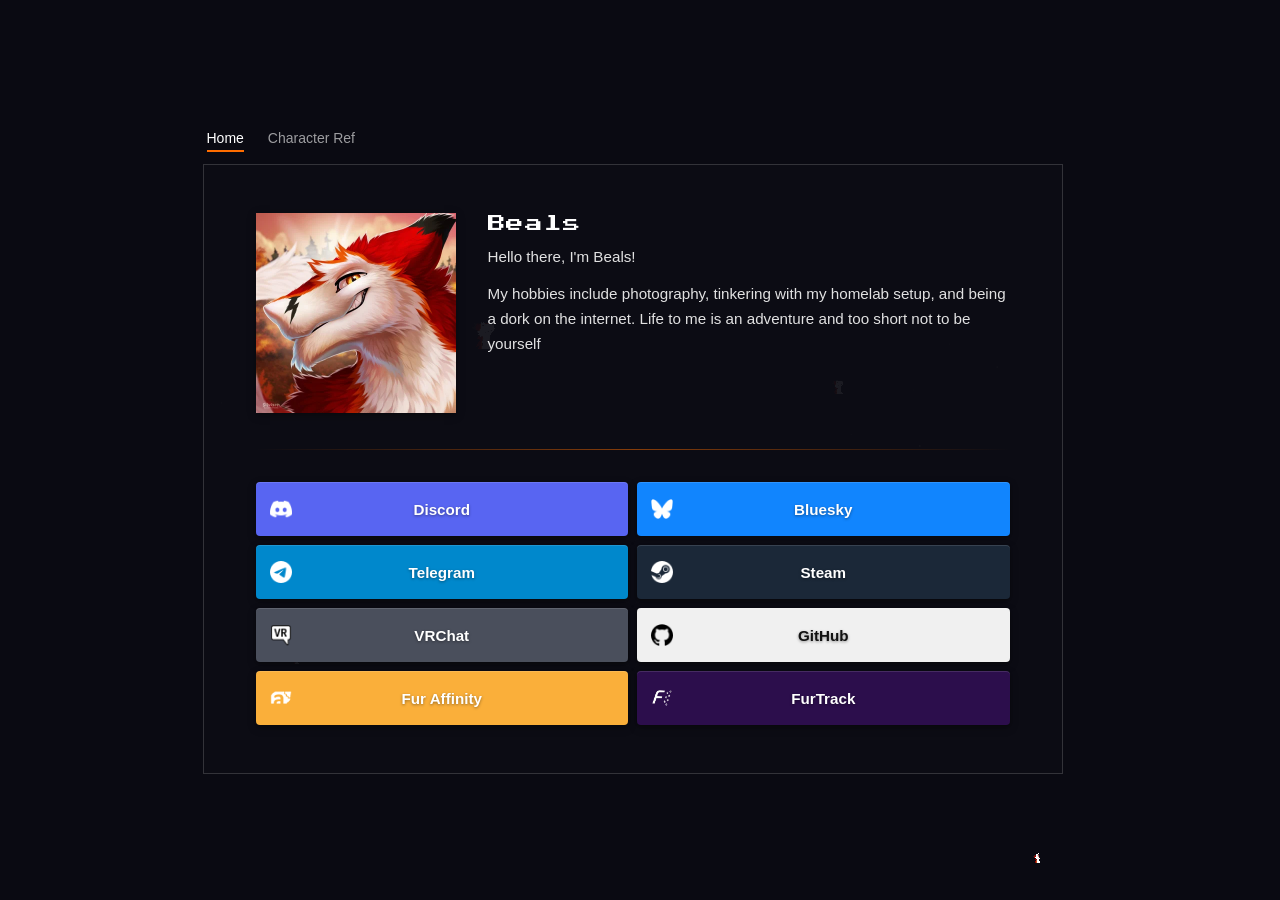
==== commit 972331ad: "update site" ====
--- a/index.html
+++ b/index.html
@@ -11,67 +11,69 @@
     <link rel="stylesheet" href="css/ref.css">
   </head>
   <body>
-    <nav class="site-nav">
-      <a href="/" class="nav-link active">Home</a>
-      <a href="/ref/" class="nav-link">Character Ref</a>
-    </nav>
-
     <main>
-      <div class="profile-card">
-        <div class="profile-header">
-          <div class="avatar-link">
-            <picture>
-              <source srcset="img/icon.webp" type="image/webp">
-              <img src="img/icon.png" alt="Beals" class="avatar">
-            </picture>
+      <div class="shell">
+        <nav class="site-nav">
+          <a href="/" class="nav-link active">Home</a>
+          <a href="/ref/" class="nav-link">Character Ref</a>
+        </nav>
+        <div class="profile-card">
+          <div class="profile-header">
+            <div class="avatar-link">
+              <picture>
+                <source srcset="img/icon.webp" type="image/webp">
+                <img src="img/icon.png" alt="Beals" class="avatar">
+              </picture>
+            </div>
+            <div class="profile-text">
+              <h1 class="name">Beals</h1>
+              <p class="bio">Hello there, I'm Beals!</p>
+              <p class="bio">My hobbies include photography, tinkering with my homelab setup, and being a dork on the internet. Life to me is an adventure and too short not to be yourself</p>
+            </div>
           </div>
-          <div class="profile-text">
-            <h1 class="name">Beals</h1>
-            <p class="bio">Hello there, I'm Beals! Currently residing in the beautiful state of Oregon. Life to me is an adventure and too short not to be yourself</p>
+          <div class="divider"></div>
+          <div class="links">
+            <a id="discord-btn" class="link-btn" style="--btn-bg: #5865F2; cursor: pointer;">
+              <img src="img/discord.png" alt="" class="icon">
+              <span class="label">Discord</span>
+              <span class="spacer"></span>
+            </a>
+            <a rel="me" href="https://bsky.app/profile/beals.gay" class="link-btn" style="--btn-bg: #1185fe;">
+              <img src="img/Bluesky_Logo.png" alt="" class="icon">
+              <span class="label">Bluesky</span>
+              <span class="spacer"></span>
+            </a>
+            <a href="https://t.me/Beals" class="link-btn" style="--btn-bg: #0088cc;">
+              <img src="img/telegram.png" alt="" class="icon">
+              <span class="label">Telegram</span>
+              <span class="spacer"></span>
+            </a>
+            <a href="https://steamcommunity.com/id/bealsabub" class="link-btn" style="--btn-bg: #1b2838;">
+              <img src="img/steam.png" alt="" class="icon">
+              <span class="label">Steam</span>
+              <span class="spacer"></span>
+            </a>
+            <a href="https://vrchat.com/home/user/usr_a2014a83-892b-4fdf-8396-775e1e39d531" class="link-btn" style="--btn-bg: #4a4f5c;">
+              <img src="img/vr_chat.png" alt="" class="icon">
+              <span class="label">VRChat</span>
+              <span class="spacer"></span>
+            </a>
+            <a href="https://github.com/bealsbe" class="link-btn" style="--btn-bg: #f0f0f0; --btn-color: #111;">
+              <img src="img/github.png" alt="" class="icon">
+              <span class="label">GitHub</span>
+              <span class="spacer"></span>
+            </a>
+            <a href="https://sfw.furaffinity.net/user/beals/" class="link-btn" style="--btn-bg: #FAAF3A;">
+              <img src="img/fa.png" alt="" class="icon">
+              <span class="label">Fur Affinity</span>
+              <span class="spacer"></span>
+            </a>
+            <a href="https://www.furtrack.com/index/photographer:beals" class="link-btn" style="--btn-bg: #2c0e4c;">
+              <img src="img/furtrack.png" alt="" class="icon" style="transform: scale(1.3);">
+              <span class="label">FurTrack</span>
+              <span class="spacer"></span>
+            </a>
           </div>
-        </div>
-        <div class="divider"></div>
-        <div class="links">
-          <a id="discord-btn" class="link-btn" style="--btn-bg: #5865F2; cursor: pointer;">
-            <img src="img/discord.png" alt="" class="icon">
-            <span class="label">Discord</span>
-            <span class="spacer"></span>
-          </a>
-          <a rel="me" href="https://bsky.app/profile/beals.gay" class="link-btn" style="--btn-bg: #1185fe;">
-            <img src="img/Bluesky_Logo.png" alt="" class="icon">
-            <span class="label">Bluesky</span>
-            <span class="spacer"></span>
-          </a>
-          <a href="https://t.me/Beals" class="link-btn" style="--btn-bg: #0088cc;">
-            <img src="img/telegram.png" alt="" class="icon">
-            <span class="label">Telegram</span>
-            <span class="spacer"></span>
-          </a>
-          <a href="https://steamcommunity.com/id/bealsabub" class="link-btn" style="--btn-bg: #1b2838;">
-            <img src="img/steam.png" alt="" class="icon">
-            <span class="label">Steam</span>
-            <span class="spacer"></span>
-          </a>
-          <a href="https://vrchat.com/home/user/usr_a2014a83-892b-4fdf-8396-775e1e39d531" class="link-btn" style="--btn-bg: #4a4f5c;">
-            <img src="img/vr_chat.png" alt="" class="icon">
-            <span class="label">VRChat</span>
-            <span class="spacer"></span>
-          </a>
-          <a href="https://github.com/bealsbe" class="link-btn" style="--btn-bg: #f0f0f0; --btn-color: #111;">
-            <img src="img/github.png" alt="" class="icon">
-            <span class="label">GitHub</span>
-            <span class="spacer"></span>
-          </a>
-          <a href="https://sfw.furaffinity.net/user/beals/" class="link-btn" style="--btn-bg: #FAAF3A;">
-            <img src="img/fa.png" alt="" class="icon">
-            <span class="label">Fur Affinity</span>
-            <span class="spacer"></span>
-          </a>
-          <a href="https://www.furtrack.com/index/photographer:beals" class="link-btn" style="--btn-bg: #2c0e4c;">
-            <img src="img/furtrack.png" alt="" class="icon" style="transform: scale(1.3);">
-            <span class="label">FurTrack</span>
-            <span class="spacer"></span>
-          </a>
         </div>
       </div>
     </main>
--- a/css/style.css
+++ b/css/style.css
@@ -7,8 +7,8 @@
 /* === Variables === */
 :root {
   --accent: #FF6D00;
-  --card-bg: rgba(10, 10, 18, 0.12);
-  --card-border: rgba(255, 109, 0, 0.85);
+  --card-bg: rgba(13, 13, 21, 0.94);
+  --card-border: rgba(255, 255, 255, 0.16);
   --text: #ffffff;
   --text-muted: rgba(255, 255, 255, 0.88);
 }
@@ -20,6 +20,8 @@
 
 html {
   -webkit-overflow-scrolling: touch;
+  background: #0a0a12; /* sky base colour, shown until the canvas paints */
+  scrollbar-gutter: stable; /* the taller ref page adds a scrollbar; don't let it shift the layout */
 }
 
 html, body {
@@ -36,6 +38,7 @@
   left: 0;
   width: 100vw;
   height: 100vh;
+  height: 100lvh; /* the large viewport doesn't change as a phone's address bar shows/hides */
   z-index: -1;
 }
 
@@ -44,47 +47,23 @@
 }
 
 /* === Nav === */
+/* Plain text tabs sitting on the card's top edge; the current page gets an orange underline */
 .site-nav {
-  position: fixed;
-  top: 20px;
-  left: 50%;
-  transform: translateX(-50%);
   display: flex;
-  gap: 4px;
-  background:
-    linear-gradient(160deg,
-      rgba(255, 255, 255, 0.08) 0%,
-      rgba(255, 255, 255, 0.02) 40%,
-      transparent 65%
-    ),
-    rgba(10, 10, 18, 0.18);
-  backdrop-filter: blur(6px) saturate(120%);
-  -webkit-backdrop-filter: blur(6px) saturate(120%);
-  border: 1px solid var(--card-border);
-  border-radius: 100px;
-  padding: 6px;
-  z-index: 100;
-  box-shadow:
-    0 1px 0 rgba(255, 255, 255, 0.22) inset,
-    0 3px 12px rgba(0, 0, 0, 0.3);
-  transition: opacity 250ms ease, transform 250ms ease;
-}
-
-.site-nav.nav-hidden {
-  opacity: 0;
-  pointer-events: none;
-  transform: translateX(-50%) translateY(-12px);
+  width: fit-content; /* only as wide as the tabs, so page switches move it without resizing it */
+  gap: 24px;
+  padding: 0 4px 12px;
 }
 
 .nav-link {
   font-family: -apple-system, BlinkMacSystemFont, 'Segoe UI', Roboto, sans-serif;
-  font-size: 0.85rem;
+  font-size: 0.875rem;
   font-weight: 500;
-  color: rgba(255, 255, 255, 0.55);
+  color: rgba(255, 255, 255, 0.6);
   text-decoration: none;
-  padding: 6px 16px;
-  border-radius: 100px;
-  transition: background 150ms ease, color 150ms ease;
+  padding: 4px 0;
+  border-bottom: 2px solid transparent;
+  transition: color 150ms ease, border-color 150ms ease;
 }
 
 .nav-link:hover {
@@ -94,18 +73,13 @@
 
 .nav-link.active {
   color: var(--text);
-}
-
-/* Sliding pill (JS-driven) */
-.nav-pill {
-  position: absolute;
-  background: rgba(255, 255, 255, 0.1);
-  border-radius: 100px;
-  pointer-events: none;
-  transition: left 260ms cubic-bezier(0.4, 0, 0.2, 1),
-              top 260ms cubic-bezier(0.4, 0, 0.2, 1),
-              width 260ms cubic-bezier(0.4, 0, 0.2, 1),
-              height 260ms cubic-bezier(0.4, 0, 0.2, 1);
+  border-bottom-color: var(--accent);
+}
+
+.nav-link:focus-visible {
+  outline: 2px solid var(--accent);
+  outline-offset: 3px;
+  border-radius: 2px;
 }
 
 /* === Layout === */
@@ -114,57 +88,136 @@
   min-height: 100dvh;
   display: flex;
   align-items: center;
-  padding: 80px 16px 32px;
-}
-
-.ref-page main {
-  padding-top: 110px;
-}
-/* === Page transitions === */
+  padding: 40px 16px;
+}
+
+/* Holds the nav and the card; matches the card's width so the tabs line up with its left edge */
+.shell {
+  width: 100%;
+  max-width: 860px;
+  margin: auto;
+}
+
+.shell:has(.ref-card) {
+  max-width: 960px;
+}
+
+/* === Page transitions ===
+   Three styles to compare; pick one by loading the site with ?t=morph, ?t=slide or ?t=fade.
+   morph and slide use the View Transitions API; browsers without it always get fade. */
 @keyframes card-enter {
-  from { opacity: 0; transform: translateY(12px) scale(0.98); }
-  to   { opacity: 1; transform: translateY(0)    scale(1);    }
+  from { opacity: 0; transform: translateY(8px); }
 }
 
 @keyframes card-exit {
-  from { opacity: 1; transform: translateY(0)     scale(1);    }
-  to   { opacity: 0; transform: translateY(-12px) scale(0.98); }
+  to { opacity: 0; transform: translateY(-6px); }
 }
 
 .profile-card {
-  animation: card-enter 350ms cubic-bezier(0.4, 0, 0.2, 1) both;
+  animation: card-enter 260ms cubic-bezier(0.2, 0, 0, 1) both;
 }
 
 .page-exit .profile-card {
-  animation: card-exit 280ms cubic-bezier(0.4, 0, 0.2, 1) both;
+  animation: card-exit 180ms cubic-bezier(0.4, 0, 1, 1) both;
+}
+
+/* Cards swapped in by a view transition skip their own entrance */
+.profile-card.no-enter {
+  animation: none;
+}
+
+/* The sky keeps animating underneath; only the nav and card take part in the transition */
+:root {
+  view-transition-name: none;
+}
+
+.site-nav {
+  view-transition-name: site-nav;
+}
+
+.profile-card {
+  view-transition-name: card;
+}
+
+::view-transition-group(*) {
+  animation-duration: 420ms;
+  animation-timing-function: cubic-bezier(0.2, 0, 0, 1);
+}
+
+/* The nav looks the same before and after (the underline has already moved), so slide one copy
+   instead of crossfading two; crossfading text makes it shimmer */
+::view-transition-old(site-nav) {
+  display: none;
+}
+
+::view-transition-new(site-nav) {
+  animation: none;
+}
+
+/* morph: the card frame resizes into the new page while its contents crossfade.
+   Snapshots keep their real size (no stretching) and are clipped to the moving frame. */
+html[data-vt="morph"]::view-transition-group(card) {
+  overflow: clip;
+}
+
+html[data-vt="morph"]::view-transition-old(card),
+html[data-vt="morph"]::view-transition-new(card) {
+  height: 100%;
+  object-fit: none;
+  object-position: 50% 0;
+}
+
+html[data-vt="morph"]::view-transition-old(card) {
+  animation: vt-fade-out 200ms ease-in both;
+}
+
+html[data-vt="morph"]::view-transition-new(card) {
+  animation: vt-fade-in 300ms 120ms ease-out both;
+}
+
+/* slide: Home -> Ref moves left, Ref -> Home moves right */
+html[data-vt="slide"]::view-transition-old(card) {
+  animation: vt-slide-out 220ms cubic-bezier(0.4, 0, 1, 1) both;
+}
+
+html[data-vt="slide"]::view-transition-new(card) {
+  animation: vt-slide-in 360ms 60ms cubic-bezier(0.2, 0, 0, 1) both;
+}
+
+html[data-vt="slide"]::view-transition-old(card),
+html[data-vt="slide"]::view-transition-new(card) {
+  height: 100%;
+  object-fit: none;
+  object-position: 50% 0;
+  --vt-dir: 1;
+}
+
+html[data-vt="slide"][data-vt-dir="back"]::view-transition-old(card),
+html[data-vt="slide"][data-vt-dir="back"]::view-transition-new(card) {
+  --vt-dir: -1;
+}
+
+@keyframes vt-fade-out { to { opacity: 0; } }
+@keyframes vt-fade-in { from { opacity: 0; } }
+@keyframes vt-slide-out { to { opacity: 0; transform: translateX(calc(var(--vt-dir) * -48px)); } }
+@keyframes vt-slide-in { from { opacity: 0; transform: translateX(calc(var(--vt-dir) * 48px)); } }
+
+@media (prefers-reduced-motion: reduce) {
+  .profile-card,
+  .page-exit .profile-card {
+    animation: none;
+  }
 }
 
 /* === Profile card === */
 .profile-card {
   width: 100%;
-  max-width: 860px;
-  margin: auto;
-  background:
-    linear-gradient(160deg,
-      rgba(255, 255, 255, 0.05) 0%,
-      rgba(255, 255, 255, 0.01) 40%,
-      transparent 65%
-    ),
-    var(--card-bg);
-  backdrop-filter: blur(4px) saturate(120%);
-  -webkit-backdrop-filter: blur(4px) saturate(120%);
+  background: var(--card-bg);
   border: 1px solid var(--card-border);
-  border-radius: 20px;
+  border-radius: 0;
   padding: 36px 28px 32px;
   display: flex;
   flex-direction: column;
-  will-change: transform;
-  box-shadow:
-    0 1px 0 rgba(255, 255, 255, 0.30) inset,
-    inset 0 0 0 1px rgba(255, 255, 255, 0.07),
-    0 2px 6px rgba(0, 0, 0, 0.35),
-    0 12px 32px rgba(0, 0, 0, 0.4),
-    0 40px 80px rgba(0, 0, 0, 0.35);
 }
 
 /* === Profile header === */
@@ -210,10 +263,9 @@
 .avatar {
   width: 130px;
   height: 130px;
-  border-radius: 14px;
+  border-radius: 0;
   object-fit: cover;
-  border: 2px solid var(--accent);
-  box-shadow: 0 8px 28px rgba(0, 0, 0, 0.4);
+  box-shadow: 0 2px 8px rgba(0, 0, 0, 0.35); /* subtle lift, no border */
   flex-shrink: 0;
 }
 
@@ -246,6 +298,10 @@
   margin: 0;
 }
 
+.bio + .bio {
+  margin-top: 0.75em;
+}
+
 /* === Divider === */
 .divider {
   width: 100%;
@@ -267,7 +323,7 @@
   align-items: center;
   width: 100%;
   padding: 16px 14px;
-  border-radius: 10px;
+  border-radius: 4px;
   text-decoration: none;
   font-family: -apple-system, BlinkMacSystemFont, 'Segoe UI', Roboto, sans-serif;
   font-size: 0.95rem;
@@ -348,19 +404,22 @@
   align-items: center;
   justify-content: center;
   opacity: 0;
+  visibility: hidden; /* fully off while closed, so its backdrop blur costs nothing during scrolling */
   pointer-events: none;
-  transition: opacity 300ms ease;
+  transition: opacity 300ms ease, visibility 0s linear 300ms;
 }
 
 .discord-overlay.visible {
   opacity: 1;
   pointer-events: all;
+  visibility: visible;
+  transition: opacity 300ms ease;
 }
 
 .discord-modal {
   background: rgba(10, 10, 18, 0.92);
   border: 1px solid rgba(88, 101, 242, 0.85);
-  border-radius: 16px;
+  border-radius: 8px;
   padding: 28px 32px 24px;
   min-width: 260px;
   text-align: center;
@@ -438,6 +497,10 @@
 
 /* === Mobile === */
 @media (max-width: 699px) {
+  .site-nav {
+    margin-inline: auto;
+  }
+
   .profile-card {
     padding: 24px 18px 20px;
   }
--- a/css/ref.css
+++ b/css/ref.css
@@ -18,13 +18,16 @@
   justify-content: center;
   z-index: 1000;
   opacity: 0;
+  visibility: hidden; /* fully off while closed, so its backdrop blur costs nothing during scrolling */
   pointer-events: none;
-  transition: opacity 300ms ease;
+  transition: opacity 300ms ease, visibility 0s linear 300ms;
 }
 
 .gender-modal-overlay.visible {
   opacity: 1;
   pointer-events: all;
+  visibility: visible;
+  transition: opacity 300ms ease;
 }
 
 .gender-modal-overlay.visible .gender-modal {
@@ -35,7 +38,7 @@
 .gender-modal {
   background: #070c07;
   border: 1px solid rgba(60, 180, 60, 0.3);
-  border-radius: 12px;
+  border-radius: 8px;
   padding: 24px;
   width: 680px;
   max-width: calc(100% - 48px);
@@ -43,12 +46,7 @@
   display: flex;
   flex-direction: column;
   gap: 20px;
-  box-shadow:
-    0 1px 0 rgba(255, 255, 255, 0.06) inset,
-    0 2px 6px rgba(0, 0, 0, 0.5),
-    0 12px 32px rgba(0, 0, 0, 0.6),
-    0 40px 80px rgba(0, 0, 0, 0.7),
-    0 0 0 1px rgba(60, 180, 60, 0.1);
+  box-shadow: 0 24px 60px rgba(0, 0, 0, 0.7);
   transform: scale(0.92);
   opacity: 0;
   transition: transform 350ms cubic-bezier(0.34, 1.15, 0.64, 1), opacity 280ms ease;
@@ -63,7 +61,7 @@
   position: absolute;
   inset: 0;
   pointer-events: none;
-  border-radius: 12px;
+  border-radius: 8px;
   z-index: 10;
 }
 
@@ -233,7 +231,6 @@
   margin: 36px 0 14px;
   line-height: 1.4;
   letter-spacing: 0.05em;
-  text-shadow: 0 1px 6px rgba(255, 109, 0, 0.45);
 }
 
 .ref-section-title:first-child {
@@ -316,7 +313,7 @@
 .swatch {
   width: 96px;
   height: 36px;
-  border-radius: 8px;
+  border-radius: 6px;
   border: 1px solid rgba(255, 255, 255, 0.15);
   display: flex;
   align-items: center;
@@ -357,22 +354,21 @@
 
 .gallery-item {
   display: block;
-  border-radius: 10px;
+  border-radius: 0;
   overflow: hidden;
-  border: 1px solid var(--card-border);
-  box-shadow:
-    0 1px 0 rgba(255, 255, 255, 0.05) inset,
-    0 2px 6px rgba(0, 0, 0, 0.35),
-    0 8px 20px rgba(0, 0, 0, 0.4);
-  transition: transform 150ms ease, box-shadow 150ms ease;
-}
-
-.gallery-item:hover {
-  transform: translateY(-2px);
-  box-shadow:
-    0 1px 0 rgba(255, 255, 255, 0.05) inset,
-    0 4px 10px rgba(0, 0, 0, 0.4),
-    0 14px 32px rgba(0, 0, 0, 0.5);
+  /* No border: at fractional display scaling (125%, 150%) a 1px line rounds to 1 or 2 screen
+     pixels depending on scroll position, so the frame appears to change thickness while scrolling */
+}
+
+@media (hover: hover) {
+  .gallery-item:hover img {
+    filter: brightness(1.08);
+  }
+}
+
+/* While the page scrolls, images sliding under the cursor shouldn't react */
+.is-scrolling .ref-gallery {
+  pointer-events: none;
 }
 
 /* Full-width reference sheet — no cropping */
@@ -402,36 +398,32 @@
   justify-content: center;
   z-index: 2000;
   opacity: 0;
+  visibility: hidden; /* fully off while closed, so its backdrop blur costs nothing during scrolling */
   pointer-events: none;
-  transition: opacity 300ms ease;
+  transition: opacity 300ms ease, visibility 0s linear 300ms;
   padding: 24px 24px 80px;
 }
 
 .lightbox-overlay.visible {
   opacity: 1;
   pointer-events: all;
+  visibility: visible;
+  transition: opacity 300ms ease;
 }
 
 .lightbox-card {
   position: relative;
-  border-radius: 20px;
+  border-radius: 8px;
   overflow: hidden;
   background: rgba(10, 10, 18, 0.97);
-  backdrop-filter: blur(8px);
-  -webkit-backdrop-filter: blur(8px);
-  border: 1px solid var(--card-border);
-  box-shadow:
-    0 1px 0 rgba(255, 255, 255, 0.06) inset,
-    0 2px 6px rgba(0, 0, 0, 0.5),
-    0 12px 32px rgba(0, 0, 0, 0.6),
-    0 40px 100px rgba(0, 0, 0, 0.7);
+  border: 1px solid rgba(255, 255, 255, 0.12);
+  box-shadow: 0 30px 80px rgba(0, 0, 0, 0.7);
   max-width: 90vw;
   display: flex;
   flex-direction: column;
   transform: scale(0.92);
   opacity: 0;
-  transition: width 260ms ease-out, height 260ms ease-out,
-              transform 350ms cubic-bezier(0.34, 1.15, 0.64, 1), opacity 280ms ease;
+  transition: transform 350ms cubic-bezier(0.34, 1.15, 0.64, 1), opacity 280ms ease;
 }
 
 .lightbox-overlay.visible .lightbox-card {
@@ -439,31 +431,31 @@
   opacity: 1;
 }
 
-/* Stage: clips the slide animation without affecting image sizing */
+/* Stage: one fixed square sized to the screen, so every image fits inside it
+   and paging between square and tall art never resizes the lightbox */
 .lightbox-stage {
-  position: relative;
-  display: flex;
-  align-items: center;
-  justify-content: center;
-  overflow: hidden;
+  --stage: min(calc(90vw - 2px), calc(88vh - 80px), 900px);
+  width: var(--stage);
+  height: var(--stage);
+  display: flex;
+  align-items: center;
+  justify-content: center;
+  overflow: hidden; /* keeps the swipe inside the frame */
 }
 
 .lightbox-img {
   display: block;
-  max-width: calc(90vw - 48px);
-  max-height: calc(88vh - 80px);
-  width: auto;
-  height: auto;
+  width: 100%;
+  height: 100%;
   object-fit: contain;
 }
 
+/* Swipe: next slides in from the right, previous from the left */
 @keyframes lb-swipe-from-right {
-  from { transform: translateX(20px); }
-  to   { transform: translateX(0); }
+  from { opacity: 0; transform: translateX(20px); }
 }
 @keyframes lb-swipe-from-left {
-  from { transform: translateX(-20px); }
-  to   { transform: translateX(0); }
+  from { opacity: 0; transform: translateX(-20px); }
 }
 .lightbox-img.swipe-right {
   animation: lb-swipe-from-right 260ms ease-out both;
@@ -518,7 +510,7 @@
   align-items: center;
   flex-shrink: 0;
   padding: 10px 16px;
-  border-top: 1px solid rgba(255, 109, 0, 0.15);
+  border-top: 1px solid rgba(255, 255, 255, 0.08);
   gap: 8px;
 }
 
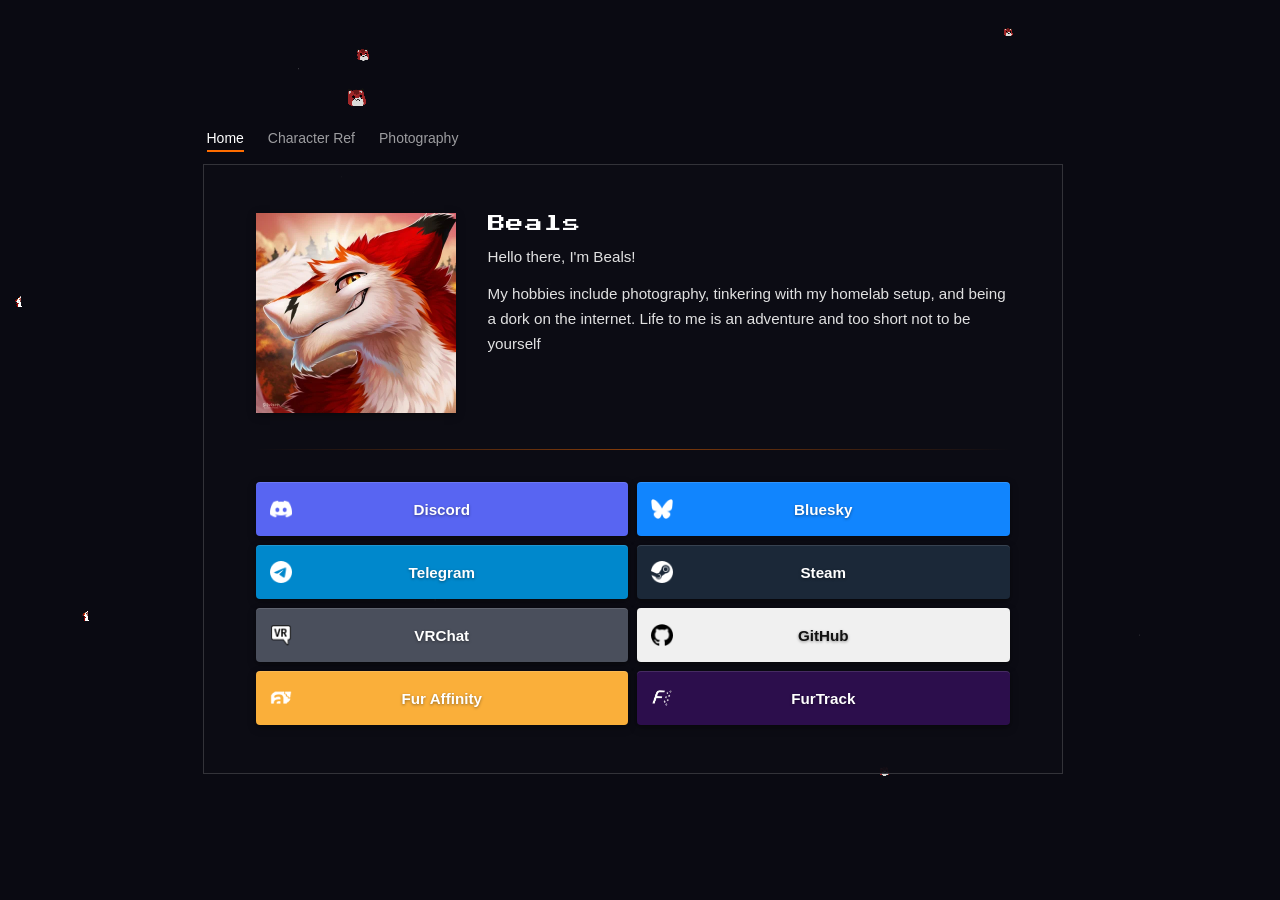
==== commit 417299fd: "add photos" ====
--- a/index.html
+++ b/index.html
@@ -16,6 +16,7 @@
         <nav class="site-nav">
           <a href="/" class="nav-link active">Home</a>
           <a href="/ref/" class="nav-link">Character Ref</a>
+          <a href="/photos/" class="nav-link">Photography</a>
         </nav>
         <div class="profile-card">
           <div class="profile-header">
--- a/css/style.css
+++ b/css/style.css
@@ -100,6 +100,10 @@
 
 .shell:has(.ref-card) {
   max-width: 960px;
+}
+
+.shell:has(.photo-card) {
+  max-width: 1280px;
 }
 
 /* === Page transitions ===
